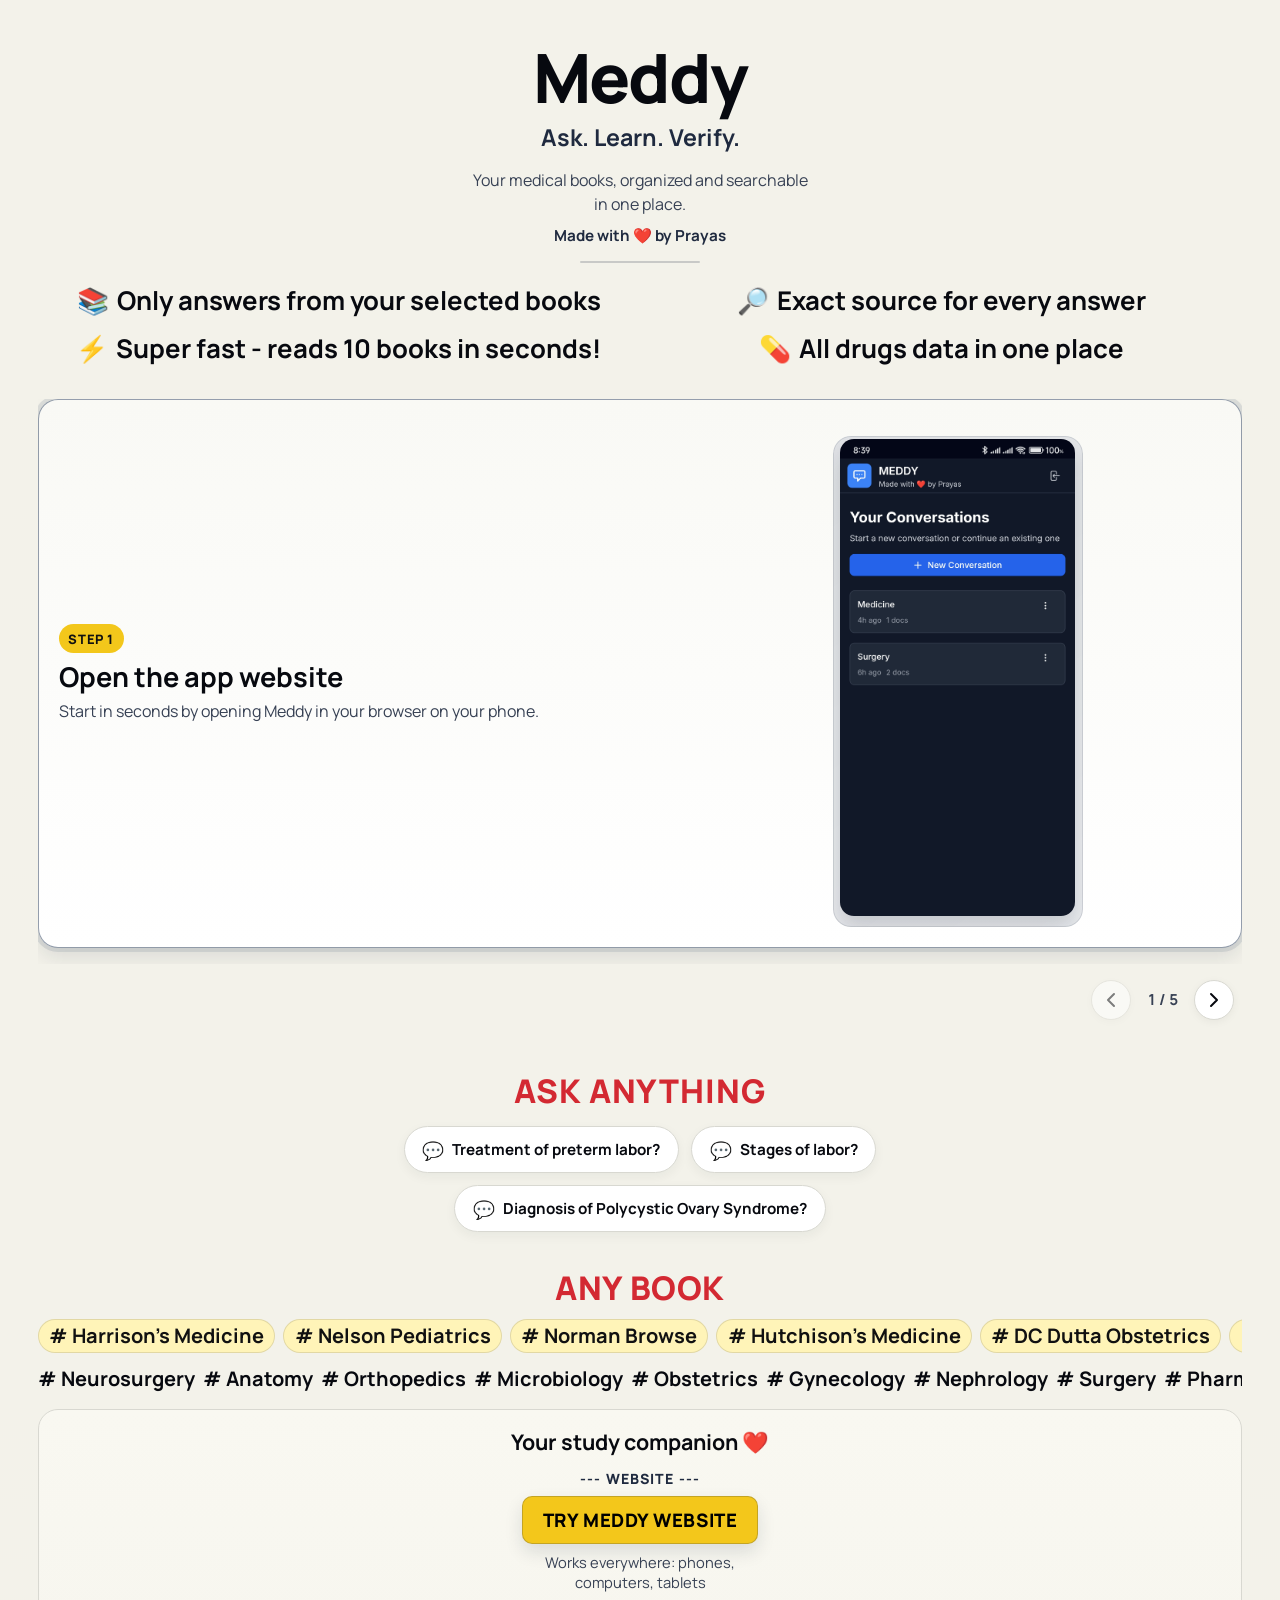
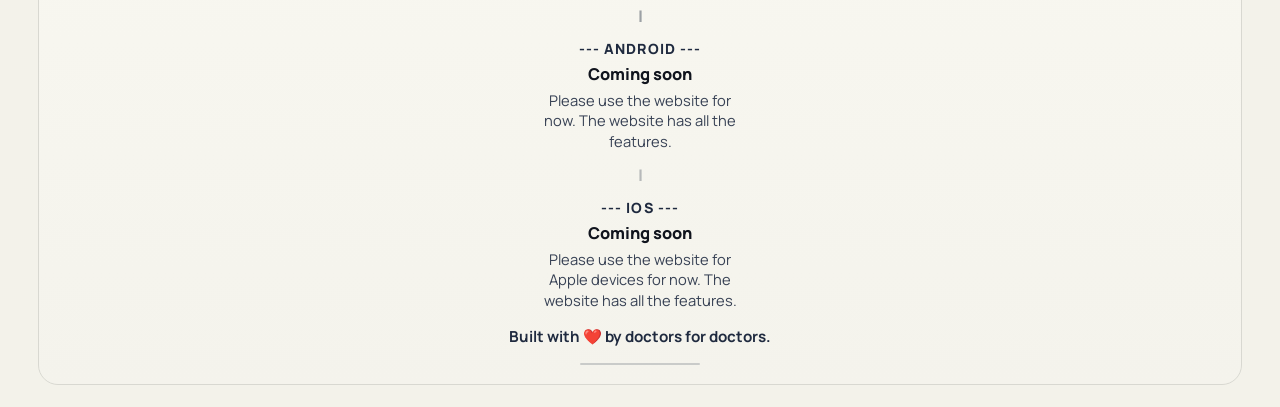
==== Meddy_web/index.html @ 10d06b31 "better" ====
<!DOCTYPE html>
<html lang="en">

<head>
  <meta charset="UTF-8" />
  <meta name="viewport" content="width=device-width, initial-scale=1.0, viewport-fit=cover" />
  <title>Meddy | Ask. Learn. Verify.</title>
  <meta name="description"
    content="Meddy helps you organize medical books, ask questions, and verify answers with citations." />
  <link rel="preconnect" href="https://fonts.googleapis.com" />
  <link rel="preconnect" href="https://fonts.gstatic.com" crossorigin />
  <link href="https://fonts.googleapis.com/css2?family=Bebas+Neue&family=Manrope:wght@400;600;700;800&display=swap"
    rel="stylesheet" />
  <link rel="stylesheet" href="./styles.css?v=20260326-1" />
</head>

<body>
  <div class="bg-orb bg-orb-one" aria-hidden="true"></div>
  <div class="bg-orb bg-orb-two" aria-hidden="true"></div>

  <header class="hero reveal" id="top">
    <div class="brand-wrap">
      <h1>Meddy</h1>
    </div>
    <p class="tagline">Ask. Learn. Verify.</p>
    <p class="hero-copy">Your medical books, organized and searchable in one place.</p>
    <p class="creator-tag">Made with ❤️ by Prayas</p>
    <section class="hero-features reveal" aria-label="Meddy app features">
      <div class="hero-features-grid">
        <article class="feature-card">
          <div class="feature-head">
            <h2><span class="feature-emoji" aria-hidden="true">📚</span>Only answers from your selected books</h2>
          </div>
        </article>
        <article class="feature-card">
          <div class="feature-head">
            <h2><span class="feature-emoji" aria-hidden="true">🔎</span>Exact source for every answer</h2>
          </div>
        </article>
        <article class="feature-card">
          <div class="feature-head">
            <h2><span class="feature-emoji" aria-hidden="true">⚡</span>Super fast - reads 10 books in seconds!</h2>
          </div>
        </article>
        <article class="feature-card">
          <div class="feature-head">
            <h2><span class="feature-emoji" aria-hidden="true">💊</span>All drugs data in one place</h2>
          </div>
        </article>
      </div>
    </section>
  </header>

  <main id="workflow" aria-label="Meddy workflow steps">
    <div class="slider-container reveal">
      <div class="steps-slider" id="steps-slider">
        <section class="step-card step-focus step-crop-50 step-active" data-step="1">
          <div class="step-meta">
            <span class="step-chip">Step 1</span>
            <h2>Open the app website</h2>
            <p>Start in seconds by opening Meddy in your browser on your phone.</p>
          </div>
          <figure class="phone-frame">
            <img class="shot" src="./assets/step1.jpg"
              alt="Meddy app screenshot: Step 1, opening the app website on mobile." loading="lazy" decoding="async"
              width="1220" height="2712" />
          </figure>
        </section>

        <section class="step-card step-focus step-crop-50" data-step="2">
          <div class="step-meta">
            <span class="step-chip">Step 2</span>
            <h2>Create a chat</h2>
            <p>Organize your study into chat categories like Medicine, Surgery, and Pathology.</p>
          </div>
          <figure class="phone-frame">
            <img class="shot" src="./assets/step2.jpg" alt="Meddy app screenshot: Step 2, creating a subject-wise chat."
              loading="lazy" decoding="async" width="1220" height="2712" />
          </figure>
        </section>

        <section class="step-card step-crop-80" data-step="3">
          <div class="step-meta">
            <span class="step-chip">Step 3</span>
            <h2>Add books</h2>
            <p>Add books from the in-app library. Need a title not listed? You can request it.</p>
          </div>
          <figure class="phone-frame">
            <img class="shot" src="./assets/add-a-book-real.jpg"
              alt="Meddy app screenshot: Step 3, adding books from the app library." loading="lazy" decoding="async"
              width="1220" height="2712" />
          </figure>
        </section>

        <section class="step-card" data-step="4">
          <div class="step-meta">
            <span class="step-chip">Step 4</span>
            <h2>Ask questions</h2>
            <p>
              Ask anything from your books. Meddy reads large volumes of content and gives focused,
              useful answers.
            </p>
          </div>
          <figure class="phone-frame">
            <img class="shot" src="./assets/step4.jpg" alt="Meddy app screenshot: Step 4, asking book-based questions."
              loading="lazy" decoding="async" width="1220" height="2712" />
          </figure>
        </section>

        <section class="step-card" data-step="5">
          <div class="step-meta">
            <span class="step-chip">Step 5</span>
            <h2>Accurate Verified Answers 🥳</h2>
            <p>
              Answers are citation-first, with page and paragraph references so you can verify
              quickly.
            </p>
          </div>
          <figure class="phone-frame">
            <img class="shot" src="./assets/step5.jpg"
              alt="Meddy app screenshot: Step 5, verifying answers with citations." loading="lazy" decoding="async"
              width="1220" height="2712" />
          </figure>
        </section>
      </div>
      <div class="slider-nav">
        <button id="prev-step" class="nav-btn" aria-label="Previous step">
          <svg viewBox="0 0 24 24" width="24" height="24" stroke="currentColor" stroke-width="2" stroke-linecap="round"
            stroke-linejoin="round" fill="none">
            <path d="M15 18l-6-6 6-6" />
          </svg>
        </button>
        <div class="slider-indicator" id="slider-indicator">1 / 5</div>
        <button id="next-step" class="nav-btn" aria-label="Next step">
          <svg viewBox="0 0 24 24" width="24" height="24" stroke="currentColor" stroke-width="2" stroke-linecap="round"
            stroke-linejoin="round" fill="none">
            <path d="M9 18l6-6-6-6" />
          </svg>
        </button>
      </div>
    </div>

    <section class="examples-section reveal">
      <h3 class="examples-title">ASK ANYTHING</h3>
      <div class="chat-bubbles-container" id="examples-container">
        <!-- populated randomly by JS -->
      </div>
    </section>

    <section class="library-marquee reveal" aria-label="Books and subjects available in Meddy">
      <div class="marquee-hero" aria-hidden="true">
        <span>ANY BOOK</span>
      </div>
      <div class="marquee-row" data-marquee="books">
        <div class="marquee-track">
          <div class="marquee-run">
            <span class="marquee-chip"># Davidson's Medicine</span>
            <span class="marquee-chip"># Bailey and Love Surgery</span>
            <span class="marquee-chip"># Robbins Pathology</span>
            <span class="marquee-chip"># DC Dutta Obstetrics</span>
            <span class="marquee-chip"># DC Dutta Gynecology</span>
            <span class="marquee-chip"># USMLE First Aid</span>
            <span class="marquee-chip"># Williams Obstetrics</span>
            <span class="marquee-chip"># Nelson Pediatrics</span>
            <span class="marquee-chip"># Apley's Orthopedics</span>
            <span class="marquee-chip"># Lange Microbiology</span>
            <span class="marquee-chip"># BD Chaurasia Anatomy</span>
            <span class="marquee-chip"># Guyton and Hall</span>
            <span class="marquee-chip"># Harrison's Medicine</span>
            <span class="marquee-chip"># Hutchison's Medicine</span>
            <span class="marquee-chip"># Macleods</span>
            <span class="marquee-chip"># Norman Browse</span>
            <span class="marquee-chip"># Brenner and Rector Nephrology</span>
            <span class="marquee-chip"># Greenberg's Neurosurgery</span>
          </div>
        </div>
      </div>
      <div class="marquee-row marquee-row-alt" data-marquee="subjects">
        <div class="marquee-track">
          <div class="marquee-run">
            <span class="marquee-chip"># Surgery</span>
            <span class="marquee-chip"># Medicine</span>
            <span class="marquee-chip"># Gynecology</span>
            <span class="marquee-chip"># Obstetrics</span>
            <span class="marquee-chip"># Anatomy</span>
            <span class="marquee-chip"># Pediatrics</span>
            <span class="marquee-chip"># USMLE</span>
            <span class="marquee-chip"># Nephrology</span>
            <span class="marquee-chip"># Pharmacology</span>
            <span class="marquee-chip"># Microbiology</span>
            <span class="marquee-chip"># Neurosurgery</span>
            <span class="marquee-chip"># Orthopedics</span>
          </div>
        </div>
      </div>
    </section>
  </main>

  <footer class="cta reveal">
    <p class="cta-title">Your study companion ❤️</p>
    <div class="cta-actions">
      <section class="cta-section">
        <p class="cta-label">--- Website ---</p>
        <a class="cta-btn" href="https://betterdocs-ten.vercel.app/" target="_blank" rel="noopener noreferrer">
          <span>Try meddy website</span>
        </a>
        <p class="cta-note">Works everywhere: phones, computers, tablets</p>
      </section>

      <div class="cta-divider" aria-hidden="true">|</div>

      <section class="cta-section cta-section-text">
        <p class="cta-label">--- Android ---</p>
        <p class="cta-coming-soon">Coming soon</p>
        <p class="cta-note">Please use the website for now. The website has all the features.</p>
      </section>

      <div class="cta-divider cta-divider-soft" aria-hidden="true">|</div>

      <section class="cta-section cta-section-text">
        <p class="cta-label">--- IOS ---</p>
        <p class="cta-coming-soon">Coming soon</p>
        <p class="cta-note">Please use the website for Apple devices for now. The website has all the features.</p>
      </section>
    </div>
    <p class="creator-tag creator-tag-footer">Built with ❤️ by doctors for doctors.</p>
  </footer>

  <script src="./script.js?v=20260305-9"></script>
</body>

</html>
---- Meddy_web/styles.css ----
:root {
  --bg: #f3f2ea;
  --surface: #f9f9f5;
  --surface-2: #ffffff;
  --text: #07090f;
  --muted: #374154;
  --line: #d8d8d1;
  --brand-cyan: #53d2d8;
  --brand-deep: #1f2a3f;
  --brand-yellow: #f3c71b;
  --brand-pink: #fb748f;
  --shadow: 0 14px 30px rgba(8, 65, 80, 0.14);
  --radius-lg: 20px;
  --radius-md: 14px;
}

* {
  box-sizing: border-box;
}

html {
  scroll-behavior: smooth;
}

body {
  margin: 0;
  padding: calc(1rem + env(safe-area-inset-top)) 1rem calc(1.4rem + env(safe-area-inset-bottom));
  font-family: "Manrope", "Segoe UI", sans-serif;
  color: var(--text);
  background: var(--bg);
  min-height: 100vh;
  overflow-x: hidden;
}

.bg-orb {
  display: none;
}

.bg-orb-one {
  width: 8rem;
  height: 8rem;
  top: 12%;
  right: -2.5rem;
  background: rgba(14, 162, 195, 0.16);
}

.bg-orb-two {
  width: 9.5rem;
  height: 9.5rem;
  bottom: 10%;
  left: -3.2rem;
  background: rgba(11, 132, 163, 0.14);
}

.hero {
  text-align: center;
  padding: 1.8rem 0.4rem 1.6rem;
  border: 0;
  border-radius: 0;
  background: transparent;
  box-shadow: none;
}

.brand-wrap {
  display: inline-flex;
  align-items: center;
  gap: 0.62rem;
}

.logo {
  width: 3rem;
  height: auto;
}

h1 {
  margin: 0;
  font-family: "Manrope", "Segoe UI", sans-serif;
  font-size: clamp(2.45rem, 12vw, 4.25rem);
  line-height: 0.96;
  letter-spacing: -0.03em;
  font-weight: 800;
}

.tagline {
  margin: 0.7rem 0 0;
  font-weight: 700;
  font-size: clamp(1.1rem, 5vw, 1.45rem);
  color: var(--brand-deep);
}

.hero-copy {
  margin: 0.92rem auto 0;
  max-width: 34ch;
  color: var(--muted);
  line-height: 1.5;
  font-size: 1rem;
}

.creator-tag {
  margin: 0.56rem 0 0;
  color: var(--brand-deep);
  font-weight: 700;
  font-size: 0.95rem;
}

.creator-tag::after {
  content: "";
  display: block;
  width: min(120px, 34%);
  height: 2px;
  margin: 0.95rem auto 0;
  background: rgba(31, 42, 63, 0.2);
  border-radius: 999px;
}

.hero-features {
  margin: 1.45rem auto 0;
  text-align: center;
  border: 0;
  border-radius: 0;
  padding: 0;
  background: transparent;
  box-shadow: none;
}

.hero-features,
.hero-features * {
  text-align: center;
}

.hero-features-grid {
  display: grid;
  gap: 0.72rem;
  row-gap: 1.14rem;
}

.feature-card {
  border: 0;
  border-radius: 0;
  padding: 0;
  background: transparent;
  box-shadow: none;
  transition: none;
}

.feature-card h2 {
  margin: 0;
  font-size: clamp(1.18rem, 5.3vw, 1.61rem);
  line-height: 1.16;
  text-align: center;
  display: inline;
}

.feature-emoji {
  display: inline-block;
  margin-right: 0.32em;
  line-height: 1;
}

.feature-head {
  display: block;
}

.feature-sub {
  margin: 0.46rem 0 0;
  font-size: 0.88rem;
  color: var(--muted);
  font-weight: 700;
}

.feature-card:hover,
.feature-card:focus-within {
  transform: none;
  border-color: transparent;
  box-shadow: none;
}

main {
  margin-top: 0.6rem;
  display: grid;
  gap: 1rem;
}

.step-card {
  border: 1px solid var(--line);
  border-radius: var(--radius-lg);
  background: linear-gradient(180deg, var(--surface), var(--surface-2));
  padding: 0.95rem;
  box-shadow: 0 6px 14px rgba(20, 31, 48, 0.06);
  transition:
    transform 280ms ease,
    border-color 300ms ease,
    box-shadow 320ms ease;
  scroll-snap-align: center;
  flex: 0 0 100%;
  max-width: 100%;
  box-sizing: border-box;
}

.step-card.step-active {
  border-color: rgba(64, 83, 110, 0.56);
  box-shadow:
    0 10px 20px rgba(20, 31, 48, 0.1),
    0 0 0 4px rgba(55, 78, 106, 0.12);
}

.step-focus {
  padding: 1.15rem;
}

.slider-container {
  display: flex;
  flex-direction: column;
  gap: 0.5rem;
  max-width: 100%;
  min-width: 0; /* Fixes grid blowout */
}

.slider-nav {
  display: flex;
  align-items: center;
  justify-content: flex-end;
  gap: 1rem;
  padding: 0 0.5rem;
  margin-top: 0.5rem;
}

.slider-indicator {
  font-size: 0.95rem;
  font-weight: 700;
  color: var(--muted);
  font-variant-numeric: tabular-nums;
}

.nav-btn {
  display: inline-flex;
  align-items: center;
  justify-content: center;
  width: 2.5rem;
  height: 2.5rem;
  border-radius: 50%;
  border: 1px solid var(--line);
  background: var(--surface-2);
  color: var(--text);
  cursor: pointer;
  transition: all 200ms ease;
  box-shadow: 0 2px 8px rgba(0,0,0,0.05);
}

.nav-btn:hover:not(:disabled) {
  background: var(--brand-cyan);
  color: white;
  border-color: var(--brand-cyan);
  transform: translateY(-2px);
}

.nav-btn:disabled {
  opacity: 0.5;
  cursor: not-allowed;
}

.steps-slider {
  display: flex;
  overflow-x: auto;
  scroll-snap-type: x mandatory;
  scroll-behavior: smooth;
  scrollbar-width: none;
  gap: 1.5rem;
  padding-bottom: 1rem;
  width: 100%;
  max-width: 100%;
}

.steps-slider::-webkit-scrollbar {
  display: none;
}

.examples-section {
  text-align: center;
  margin: 1.5rem 0 0.5rem;
  padding: 1rem;
}

.examples-title {
  font-size: clamp(1.34rem, 8.5vw, 2.04rem);
  font-weight: 900;
  color: #d32932;
  margin-top: 0;
  margin-bottom: 1.25rem;
  letter-spacing: 0.03em;
  text-transform: uppercase;
  line-height: 0.92;
}

.chat-bubbles-container {
  display: flex;
  flex-wrap: wrap;
  justify-content: center;
  gap: 0.75rem;
  min-height: 100px;
  max-width: 600px;
  margin: 0 auto;
}

.example-bubble {
  background: var(--surface-2);
  color: var(--text);
  border: 1px solid var(--line);
  padding: 0.65rem 1.1rem;
  border-radius: 999px;
  font-size: 0.95rem;
  font-weight: 700;
  box-shadow: 0 4px 12px rgba(20, 31, 48, 0.05);
  opacity: 0;
  transition: opacity 800ms ease;
  will-change: opacity;
  display: inline-flex;
  align-items: center;
}

.example-bubble::before {
  content: '💬';
  margin-right: 0.5rem;
  font-size: 1.1rem;
}

.example-bubble.show {
  opacity: 1;
}

.example-bubble.hide {
  opacity: 0;
}

.step-focus .step-meta h2 {
  font-size: clamp(1.34rem, 6.2vw, 1.66rem);
}

.step-focus .step-meta p {
  font-size: 1rem;
}

.step-focus .phone-frame {
  margin-top: 1rem;
  padding: 0.45rem;
}

.step-meta h2 {
  margin: 0.5rem 0 0.35rem;
  font-size: clamp(1.12rem, 5.2vw, 1.4rem);
  line-height: 1.2;
}

.step-meta p {
  margin: 0;
  color: var(--muted);
  line-height: 1.45;
  font-size: 0.94rem;
}

.step-chip {
  font-size: 0.81rem;
  font-weight: 800;
  letter-spacing: 0.04em;
  text-transform: uppercase;
  border-radius: 999px;
  color: #111111;
  background: var(--brand-yellow);
  display: inline-block;
  padding: 0.34rem 0.62rem;
}

.phone-frame {
  margin: 0.86rem auto 0;
  border-radius: calc(var(--radius-md) + 4px);
  padding: 0.35rem;
  background:
    linear-gradient(145deg, rgba(27, 36, 53, 0.1), rgba(41, 56, 79, 0.06)),
    #f7f8fa;
  box-shadow: inset 0 0 0 1px rgba(31, 42, 63, 0.12);
  width: 75%;
  max-width: 250px;
  aspect-ratio: 1220 / 2400; /* preserves the vertical phone ratio while scaling reasonably */
  overflow: hidden;
}

.shot {
  width: 100%;
  height: 100%;
  display: block;
  border-radius: var(--radius-md);
  box-shadow: 0 12px 20px rgba(15, 23, 36, 0.16);
  transform: translateY(var(--parallax, 0px));
  transition: transform 260ms linear;
  object-fit: cover;
  object-position: top center;
}

.library-marquee {
  border: 0;
  border-radius: 0;
  padding: 0;
  background: transparent;
  box-shadow: none;
  display: grid;
  gap: 0.58rem;
}

.marquee-hero {
  text-align: center;
  text-transform: uppercase;
  color: #d32932;
  font-weight: 900;
  letter-spacing: 0.03em;
  line-height: 0.92;
  margin: 0.02rem 0 0.3rem;
}

.marquee-hero span {
  display: block;
  font-size: clamp(1.34rem, 8.5vw, 2.04rem);
}

.marquee-hero span + span {
  margin-top: 0.14rem;
}

.marquee-row {
  overflow: hidden;
  white-space: nowrap;
  border-radius: 0;
  border: 0;
  background: transparent;
  box-shadow: none;
  min-height: 0;
}

.marquee-row[data-marquee="books"] {
  --marquee-speed: 90s;
}

.marquee-track {
  display: flex;
  align-items: center;
  min-width: max-content;
  animation: marqueeScroll var(--marquee-speed, 54s) linear infinite;
  will-change: transform;
}

.marquee-run {
  display: inline-flex;
  align-items: center;
  gap: 0.5rem;
  padding: 0.14rem 0;
}

.marquee-chip {
  display: inline-flex;
  align-items: center;
  min-height: 0;
  padding: 0;
  border-radius: 0;
  border: 0;
  background: transparent;
  font-size: clamp(1.05rem, 4.2vw, 1.34rem);
  font-weight: 700;
  letter-spacing: 0;
  line-height: 1.2;
}

.marquee-row[data-marquee="books"] .marquee-chip {
  padding: 0.24rem 0.64rem;
  border-radius: 999px;
  border: 1px solid rgba(17, 17, 17, 0.12);
  background: #fff4b8;
  color: #111111;
}

.cta {
  margin-top: 1rem;
  border: 1px solid var(--line);
  border-radius: var(--radius-lg);
  padding: 1.18rem 0.95rem 1.2rem;
  background: linear-gradient(180deg, #f9f8f1, #f4f3ec);
  text-align: center;
}

.cta-title {
  margin: 0;
  font-weight: 700;
  font-size: clamp(1.08rem, 4.5vw, 1.34rem);
  line-height: 1.2;
}

.cta-actions {
  margin-top: 0.92rem;
  display: grid;
  gap: 0.9rem;
  justify-items: center;
}

.cta-section {
  display: grid;
  justify-items: center;
  gap: 0.48rem;
  width: 100%;
}

.cta-section-text {
  gap: 0.3rem;
}

.cta-label {
  margin: 0;
  color: var(--brand-deep);
  font-weight: 800;
  letter-spacing: 0.08em;
  text-transform: uppercase;
  font-size: 0.88rem;
}

.cta-note {
  margin: 0;
  color: var(--muted);
  font-size: 0.92rem;
  line-height: 1.4;
  max-width: 24ch;
}

.cta-coming-soon {
  margin: 0;
  font-weight: 800;
  color: #10141d;
  font-size: 1.02rem;
}

.cta-divider {
  color: rgba(31, 42, 63, 0.42);
  font-weight: 800;
  font-size: 1rem;
  line-height: 1;
}

.cta-divider-soft {
  opacity: 0.7;
}

.cta-btn {
  margin: 0;
  width: fit-content;
  max-width: 100%;
  text-decoration: none;
  display: inline-block;
  padding: 0;
  border: 1px solid rgba(31, 42, 63, 0.22);
  border-radius: 10px;
  background: var(--brand-yellow);
  box-shadow: 0 8px 18px rgba(20, 31, 48, 0.12);
  animation: none;
  transition: all 200ms ease;
}

.cta-btn span {
  min-height: 46px;
  display: flex;
  align-items: center;
  justify-content: center;
  background: transparent;
  color: #000000;
  font-family: "Manrope", "Segoe UI", sans-serif;
  font-size: clamp(1.02rem, 4.8vw, 1.16rem);
  font-weight: 800;
  letter-spacing: 0.03em;
  line-height: 1.1;
  padding: 0.7rem 1.25rem;
  font-style: normal;
  text-transform: uppercase;
}

.cta-btn:hover,
.cta-btn:focus-visible {
  transform: translateY(-2px);
  background: #f1db55;
  box-shadow: 0 11px 20px rgba(20, 31, 48, 0.16);
}

.creator-tag-footer {
  margin-top: 1rem;
}

.reveal {
  opacity: 0;
  transform: translateY(16px);
  filter: blur(6px);
  transition:
    opacity 540ms ease,
    transform 540ms ease,
    filter 540ms ease;
}

.reveal.is-visible {
  opacity: 1;
  transform: translateY(0);
  filter: blur(0);
}

@keyframes gradientShift {
  0% {
    background-position: 0% 50%;
  }
  100% {
    background-position: 250% 50%;
  }
}

@keyframes marqueeScroll {
  0% {
    transform: translateX(0);
  }
  100% {
    transform: translateX(-50%);
  }
}

@media (min-width: 768px) {
  body {
    padding-inline: clamp(1.2rem, 3vw, 2.4rem);
  }

  main {
    gap: 1.05rem;
  }

  .step-card {
    display: grid;
    grid-template-columns: minmax(0, 1.08fr) minmax(0, 0.92fr);
    align-items: center;
    gap: 1rem;
    padding: 1.05rem;
    flex: 0 0 100%;
  }

  .step-focus {
    padding: 1.2rem;
  }

  .step-focus .step-meta h2 {
    font-size: clamp(1.3rem, 2.4vw, 1.7rem);
  }

  .phone-frame {
    margin-top: 0;
  }

  .hero-features {
    padding: 0;
  }

  .hero-features-grid {
    grid-template-columns: repeat(2, minmax(0, 1fr));
    column-gap: 0.92rem;
    row-gap: 1.14rem;
  }

  .library-marquee {
    padding: 0;
  }

  .marquee-chip {
    font-size: clamp(1.06rem, 1.7vw, 1.25rem);
  }

  .cta-btn {
    width: fit-content;
    max-width: 100%;
  }

  .cta-actions {
    gap: 0.95rem;
  }
}

@media (prefers-reduced-motion: reduce) {
  html {
    scroll-behavior: auto;
  }

  * {
    animation-duration: 1ms !important;
    animation-iteration-count: 1 !important;
    transition-duration: 1ms !important;
  }

  .reveal {
    opacity: 1;
    transform: none;
    filter: none;
  }

  .shot {
    transform: none !important;
  }

  .marquee-row {
    white-space: nowrap;
    overflow: hidden;
  }

  .marquee-track {
    animation: none !important;
    display: flex;
    min-width: max-content;
    transform: none !important;
  }

  .marquee-run {
    display: inline-flex;
    padding: 0.4rem;
  }
}
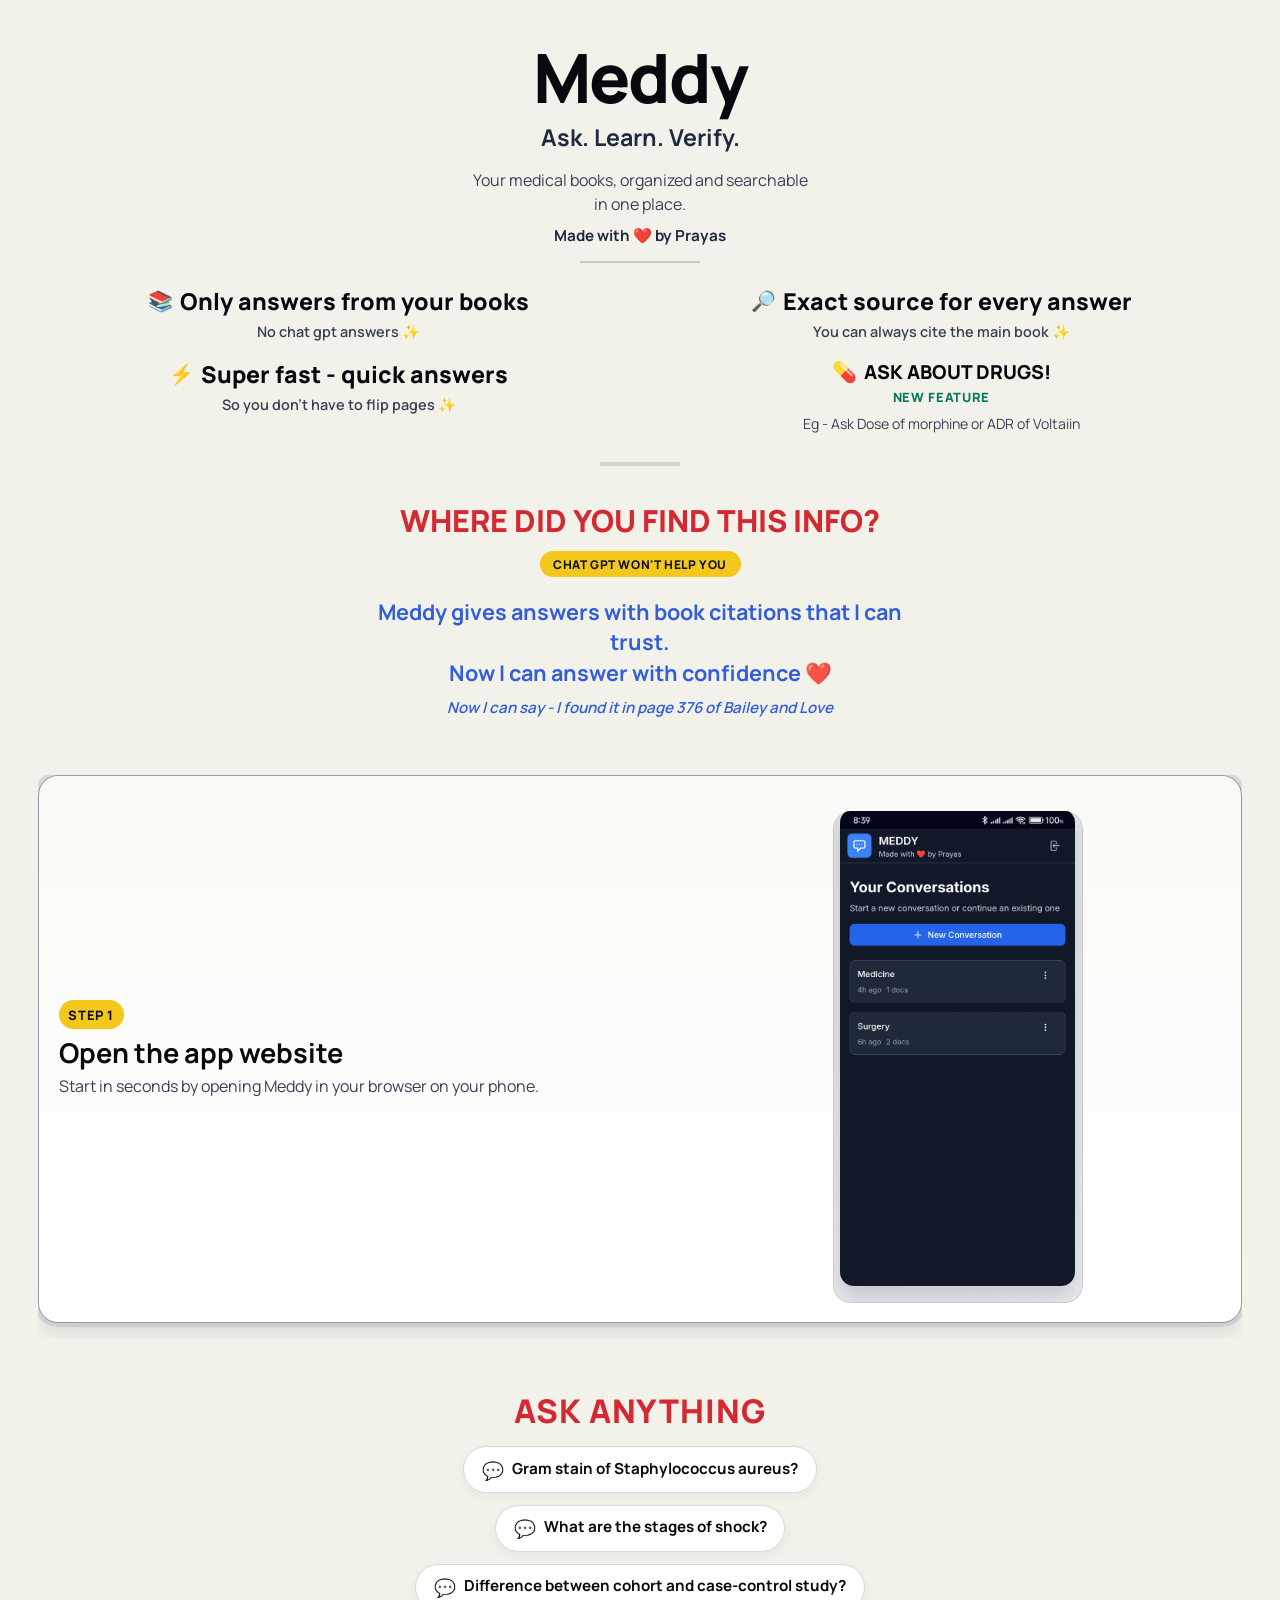
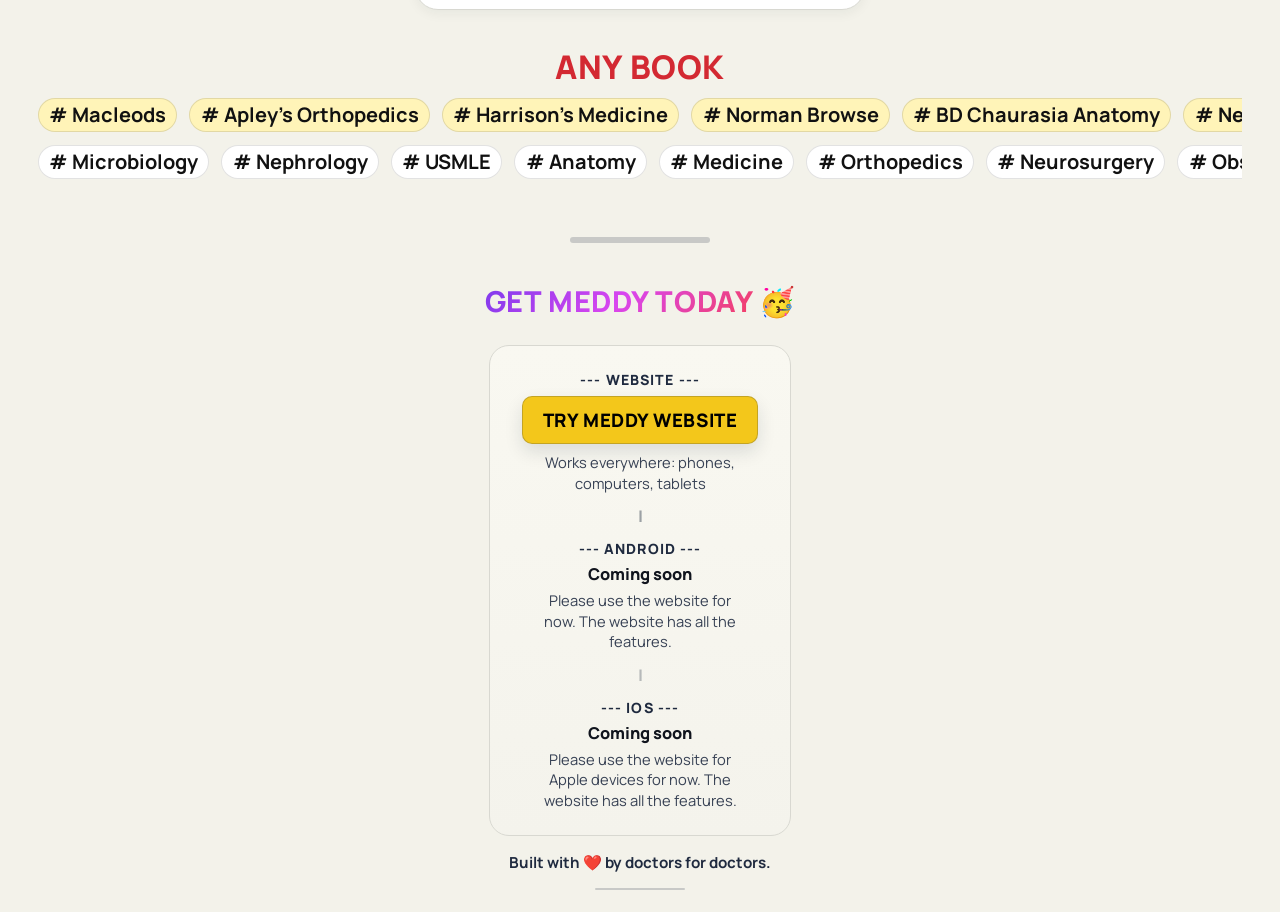
==== commit 1eb10fc0: "final" ====
--- a/Meddy_web/index.html
+++ b/Meddy_web/index.html
@@ -29,29 +29,48 @@
       <div class="hero-features-grid">
         <article class="feature-card">
           <div class="feature-head">
-            <h2><span class="feature-emoji" aria-hidden="true">📚</span>Only answers from your selected books</h2>
+            <h2><span class="feature-emoji" aria-hidden="true">📚</span>Only answers from your books</h2>
+            <p class="feature-subtext">No chat gpt answers ✨</p>
           </div>
         </article>
         <article class="feature-card">
           <div class="feature-head">
             <h2><span class="feature-emoji" aria-hidden="true">🔎</span>Exact source for every answer</h2>
+            <p class="feature-subtext">You can always cite the main book ✨</p>
           </div>
         </article>
         <article class="feature-card">
           <div class="feature-head">
-            <h2><span class="feature-emoji" aria-hidden="true">⚡</span>Super fast - reads 10 books in seconds!</h2>
-          </div>
-        </article>
-        <article class="feature-card">
-          <div class="feature-head">
-            <h2><span class="feature-emoji" aria-hidden="true">💊</span>All drugs data in one place</h2>
+            <h2><span class="feature-emoji" aria-hidden="true">⚡</span>Super fast - quick answers</h2>
+            <p class="feature-subtext">So you don't have to flip pages ✨</p>
+          </div>
+        </article>
+        <article class="feature-card feature-card-drugs">
+          <div class="feature-head">
+            <h2><span class="feature-emoji" aria-hidden="true">💊</span>ASK ABOUT DRUGS!</h2>
+            <span class="new-feature-tag-minimal">New Feature</span>
+            <div class="drugs-example-list">
+              <p>Eg - Ask Dose of morphine or ADR of Voltaiin</p>
+            </div>
           </div>
         </article>
       </div>
     </section>
   </header>
 
+  <div class="mini-divider reveal"></div>
+
   <main id="workflow" aria-label="Meddy workflow steps">
+    <div class="confidence-quote reveal">
+      <p class="quote-question">Where did you find this info?</p>
+      <div class="warning-pill">Chat gpt won't help you</div>
+      <blockquote class="trust-quote">
+        <span class="quote-main">Meddy gives answers with book citations that I can trust.<br>Now I can answer with
+          confidence ❤️</span>
+        <span class="quote-sub">Now I can say - I found it in page 376 of Bailey and Love</span>
+      </blockquote>
+    </div>
+
     <div class="slider-container reveal">
       <div class="steps-slider" id="steps-slider">
         <section class="step-card step-focus step-crop-50 step-active" data-step="1">
@@ -123,21 +142,7 @@
           </figure>
         </section>
       </div>
-      <div class="slider-nav">
-        <button id="prev-step" class="nav-btn" aria-label="Previous step">
-          <svg viewBox="0 0 24 24" width="24" height="24" stroke="currentColor" stroke-width="2" stroke-linecap="round"
-            stroke-linejoin="round" fill="none">
-            <path d="M15 18l-6-6 6-6" />
-          </svg>
-        </button>
-        <div class="slider-indicator" id="slider-indicator">1 / 5</div>
-        <button id="next-step" class="nav-btn" aria-label="Next step">
-          <svg viewBox="0 0 24 24" width="24" height="24" stroke="currentColor" stroke-width="2" stroke-linecap="round"
-            stroke-linejoin="round" fill="none">
-            <path d="M9 18l6-6-6-6" />
-          </svg>
-        </button>
-      </div>
+    </div>
     </div>
 
     <section class="examples-section reveal">
@@ -196,33 +201,41 @@
     </section>
   </main>
 
-  <footer class="cta reveal">
-    <p class="cta-title">Your study companion ❤️</p>
-    <div class="cta-actions">
-      <section class="cta-section">
-        <p class="cta-label">--- Website ---</p>
-        <a class="cta-btn" href="https://betterdocs-ten.vercel.app/" target="_blank" rel="noopener noreferrer">
-          <span>Try meddy website</span>
-        </a>
-        <p class="cta-note">Works everywhere: phones, computers, tablets</p>
-      </section>
-
-      <div class="cta-divider" aria-hidden="true">|</div>
-
-      <section class="cta-section cta-section-text">
-        <p class="cta-label">--- Android ---</p>
-        <p class="cta-coming-soon">Coming soon</p>
-        <p class="cta-note">Please use the website for now. The website has all the features.</p>
-      </section>
-
-      <div class="cta-divider cta-divider-soft" aria-hidden="true">|</div>
-
-      <section class="cta-section cta-section-text">
-        <p class="cta-label">--- IOS ---</p>
-        <p class="cta-coming-soon">Coming soon</p>
-        <p class="cta-note">Please use the website for Apple devices for now. The website has all the features.</p>
-      </section>
-    </div>
+  <div class="section-divider reveal"></div>
+
+  <footer class="cta-wrapper reveal">
+    <p class="cta-title">
+      <span class="main-conclusion">GET MEDDY TODAY</span> 🥳
+    </p>
+
+    <div class="cta-box">
+      <div class="cta-actions">
+        <section class="cta-section">
+          <p class="cta-label">--- Website ---</p>
+          <a class="cta-btn" href="https://betterdocs-ten.vercel.app/" target="_blank" rel="noopener noreferrer">
+            <span>Try meddy website</span>
+          </a>
+          <p class="cta-note">Works everywhere: phones, computers, tablets</p>
+        </section>
+
+        <div class="cta-divider" aria-hidden="true">|</div>
+
+        <section class="cta-section cta-section-text">
+          <p class="cta-label">--- Android ---</p>
+          <p class="cta-coming-soon">Coming soon</p>
+          <p class="cta-note">Please use the website for now. The website has all the features.</p>
+        </section>
+
+        <div class="cta-divider cta-divider-soft" aria-hidden="true">|</div>
+
+        <section class="cta-section cta-section-text">
+          <p class="cta-label">--- IOS ---</p>
+          <p class="cta-coming-soon">Coming soon</p>
+          <p class="cta-note">Please use the website for Apple devices for now. The website has all the features.</p>
+        </section>
+      </div>
+    </div>
+
     <p class="creator-tag creator-tag-footer">Built with ❤️ by doctors for doctors.</p>
   </footer>
 
--- a/Meddy_web/styles.css
+++ b/Meddy_web/styles.css
@@ -143,22 +143,36 @@
   transition: none;
 }
 
-.feature-card h2 {
-  margin: 0;
-  font-size: clamp(1.18rem, 5.3vw, 1.61rem);
-  line-height: 1.16;
-  text-align: center;
-  display: inline;
+.feature-head {
+  display: flex;
+  flex-direction: column;
+  align-items: center;
+  text-align: center;
+}
+
+.feature-head h2 {
+  font-size: clamp(1.15rem, 5vw, 1.45rem);
+  font-weight: 800;
+  color: var(--text);
+  line-height: 1.3;
+  margin: 0;
+  display: flex;
+  justify-content: center;
+  align-items: center;
+}
+
+.feature-subtext {
+  font-size: 0.9rem;
+  color: var(--muted);
+  margin: 0.35rem 0 0 0;
+  font-weight: 600;
+  text-align: center;
 }
 
 .feature-emoji {
   display: inline-block;
-  margin-right: 0.32em;
-  line-height: 1;
-}
-
-.feature-head {
-  display: block;
+  margin-right: 0.45rem;
+  font-size: 1.25rem;
 }
 
 .feature-sub {
@@ -216,49 +230,6 @@
   min-width: 0; /* Fixes grid blowout */
 }
 
-.slider-nav {
-  display: flex;
-  align-items: center;
-  justify-content: flex-end;
-  gap: 1rem;
-  padding: 0 0.5rem;
-  margin-top: 0.5rem;
-}
-
-.slider-indicator {
-  font-size: 0.95rem;
-  font-weight: 700;
-  color: var(--muted);
-  font-variant-numeric: tabular-nums;
-}
-
-.nav-btn {
-  display: inline-flex;
-  align-items: center;
-  justify-content: center;
-  width: 2.5rem;
-  height: 2.5rem;
-  border-radius: 50%;
-  border: 1px solid var(--line);
-  background: var(--surface-2);
-  color: var(--text);
-  cursor: pointer;
-  transition: all 200ms ease;
-  box-shadow: 0 2px 8px rgba(0,0,0,0.05);
-}
-
-.nav-btn:hover:not(:disabled) {
-  background: var(--brand-cyan);
-  color: white;
-  border-color: var(--brand-cyan);
-  transform: translateY(-2px);
-}
-
-.nav-btn:disabled {
-  opacity: 0.5;
-  cursor: not-allowed;
-}
-
 .steps-slider {
   display: flex;
   overflow-x: auto;
@@ -294,10 +265,10 @@
 
 .chat-bubbles-container {
   display: flex;
-  flex-wrap: wrap;
-  justify-content: center;
+  flex-direction: column;
+  align-items: center;
   gap: 0.75rem;
-  min-height: 100px;
+  min-height: 140px; /* enough space for 3 vertical rows */
   max-width: 600px;
   margin: 0 auto;
 }
@@ -315,13 +286,16 @@
   transition: opacity 800ms ease;
   will-change: opacity;
   display: inline-flex;
-  align-items: center;
+  align-items: flex-start;
+  text-align: left;
+  max-width: 100%;
 }
 
 .example-bubble::before {
   content: '💬';
   margin-right: 0.5rem;
   font-size: 1.1rem;
+  flex-shrink: 0;
 }
 
 .example-bubble.show {
@@ -338,6 +312,94 @@
 
 .step-focus .step-meta p {
   font-size: 1rem;
+}
+
+.feature-card-drugs {
+  text-align: center;
+}
+
+.feature-card-drugs .feature-head h2 {
+  font-size: clamp(1.02rem, 4.4vw, 1.2rem);
+}
+
+.new-feature-tag-minimal {
+  color: #047857; /* Dark Emerald */
+  font-size: 0.8rem;
+  font-weight: 800;
+  text-transform: uppercase;
+  margin-top: 0.15rem;
+  letter-spacing: 0.05em;
+}
+
+.drugs-example-list {
+  margin-top: 0.5rem;
+  font-size: 0.88rem;
+  color: var(--muted);
+  line-height: 1.4;
+  text-align: center;
+}
+
+.drugs-example-list p {
+  margin: 0;
+}
+
+.mini-divider {
+  width: 80px;
+  height: 4px;
+  background: rgba(31, 42, 63, 0.15);
+  margin: 0.2rem auto 0;
+  border-radius: 999px;
+}
+
+.confidence-quote {
+  text-align: center;
+  max-width: 600px;
+  margin: 1.5rem auto 2.5rem;
+  padding: 0 1.5rem;
+}
+
+.quote-question {
+  margin: 0 0 0.15rem 0;
+  font-size: clamp(1.45rem, 6vw, 1.9rem);
+  font-weight: 900;
+  color: #d32932;
+  text-transform: uppercase;
+}
+
+.warning-pill {
+  display: inline-block;
+  background: var(--brand-yellow);
+  color: #111111;
+  font-size: 0.75rem;
+  font-weight: 800;
+  text-transform: uppercase;
+  padding: 0.28rem 0.85rem;
+  border-radius: 999px;
+  margin-top: 0.5rem;
+  margin-bottom: 1.25rem;
+  letter-spacing: 0.05em;
+}
+
+.confidence-quote blockquote {
+  margin: 0;
+  display: flex;
+  flex-direction: column;
+  gap: 0.6rem;
+  color: #1d4ed8;
+  opacity: 0.9;
+}
+
+.quote-main {
+  font-size: clamp(1.15rem, 5vw, 1.35rem);
+  font-style: normal;
+  font-weight: 700;
+  line-height: 1.4;
+}
+
+.quote-sub {
+  font-size: 0.95rem;
+  font-style: italic;
+  font-weight: 600;
 }
 
 .step-focus .phone-frame {
@@ -436,21 +498,25 @@
 }
 
 .marquee-row[data-marquee="books"] {
-  --marquee-speed: 90s;
+  --marquee-speed: 120s;
+}
+
+.marquee-row[data-marquee="subjects"] {
+  --marquee-speed: 60s;
 }
 
 .marquee-track {
   display: flex;
   align-items: center;
   min-width: max-content;
-  animation: marqueeScroll var(--marquee-speed, 54s) linear infinite;
+  animation: marqueeScroll var(--marquee-speed, 60s) linear infinite;
   will-change: transform;
 }
 
 .marquee-run {
   display: inline-flex;
   align-items: center;
-  gap: 0.5rem;
+  gap: 0.75rem; /* slightly increased spacing between pills */
   padding: 0.14rem 0;
 }
 
@@ -458,44 +524,67 @@
   display: inline-flex;
   align-items: center;
   min-height: 0;
-  padding: 0;
-  border-radius: 0;
-  border: 0;
-  background: transparent;
+  border-radius: 999px;
+  border: 1px solid rgba(17, 17, 17, 0.12);
+  background: #ffffff;
+  color: #111111;
   font-size: clamp(1.05rem, 4.2vw, 1.34rem);
   font-weight: 700;
   letter-spacing: 0;
   line-height: 1.2;
+  padding: 0.24rem 0.64rem;
 }
 
 .marquee-row[data-marquee="books"] .marquee-chip {
-  padding: 0.24rem 0.64rem;
+  background: #fff4b8;
+}
+
+.cta-wrapper {
+  margin-top: 2rem;
+  text-align: center;
+  display: flex;
+  flex-direction: column;
+  align-items: center;
+}
+
+.section-divider {
+  width: 140px;
+  height: 6px;
+  background: rgba(31, 42, 63, 0.2);
+  margin: 3.5rem auto 2.5rem;
   border-radius: 999px;
-  border: 1px solid rgba(17, 17, 17, 0.12);
-  background: #fff4b8;
-  color: #111111;
-}
-
-.cta {
-  margin-top: 1rem;
+}
+
+.cta-box {
   border: 1px solid var(--line);
   border-radius: var(--radius-lg);
-  padding: 1.18rem 0.95rem 1.2rem;
+  padding: 1.5rem 2rem;
   background: linear-gradient(180deg, #f9f8f1, #f4f3ec);
   text-align: center;
+  width: max-content;
+  max-width: 100%;
+  box-sizing: border-box;
 }
 
 .cta-title {
-  margin: 0;
-  font-weight: 700;
-  font-size: clamp(1.08rem, 4.5vw, 1.34rem);
-  line-height: 1.2;
+  margin: 0 0 1.5rem;
+  font-weight: 900;
+  font-size: clamp(1.4rem, 6vw, 1.8rem);
+  line-height: 1.3;
+}
+
+.main-conclusion {
+  background: linear-gradient(135deg, #7c3aed, #d946ef, #f43f5e);
+  -webkit-background-clip: text;
+  -webkit-text-fill-color: transparent;
+  background-clip: text;
+  text-transform: uppercase;
+  letter-spacing: 0.02em;
 }
 
 .cta-actions {
-  margin-top: 0.92rem;
   display: grid;
-  gap: 0.9rem;
+  gap: 1.2rem;
   justify-items: center;
 }
 
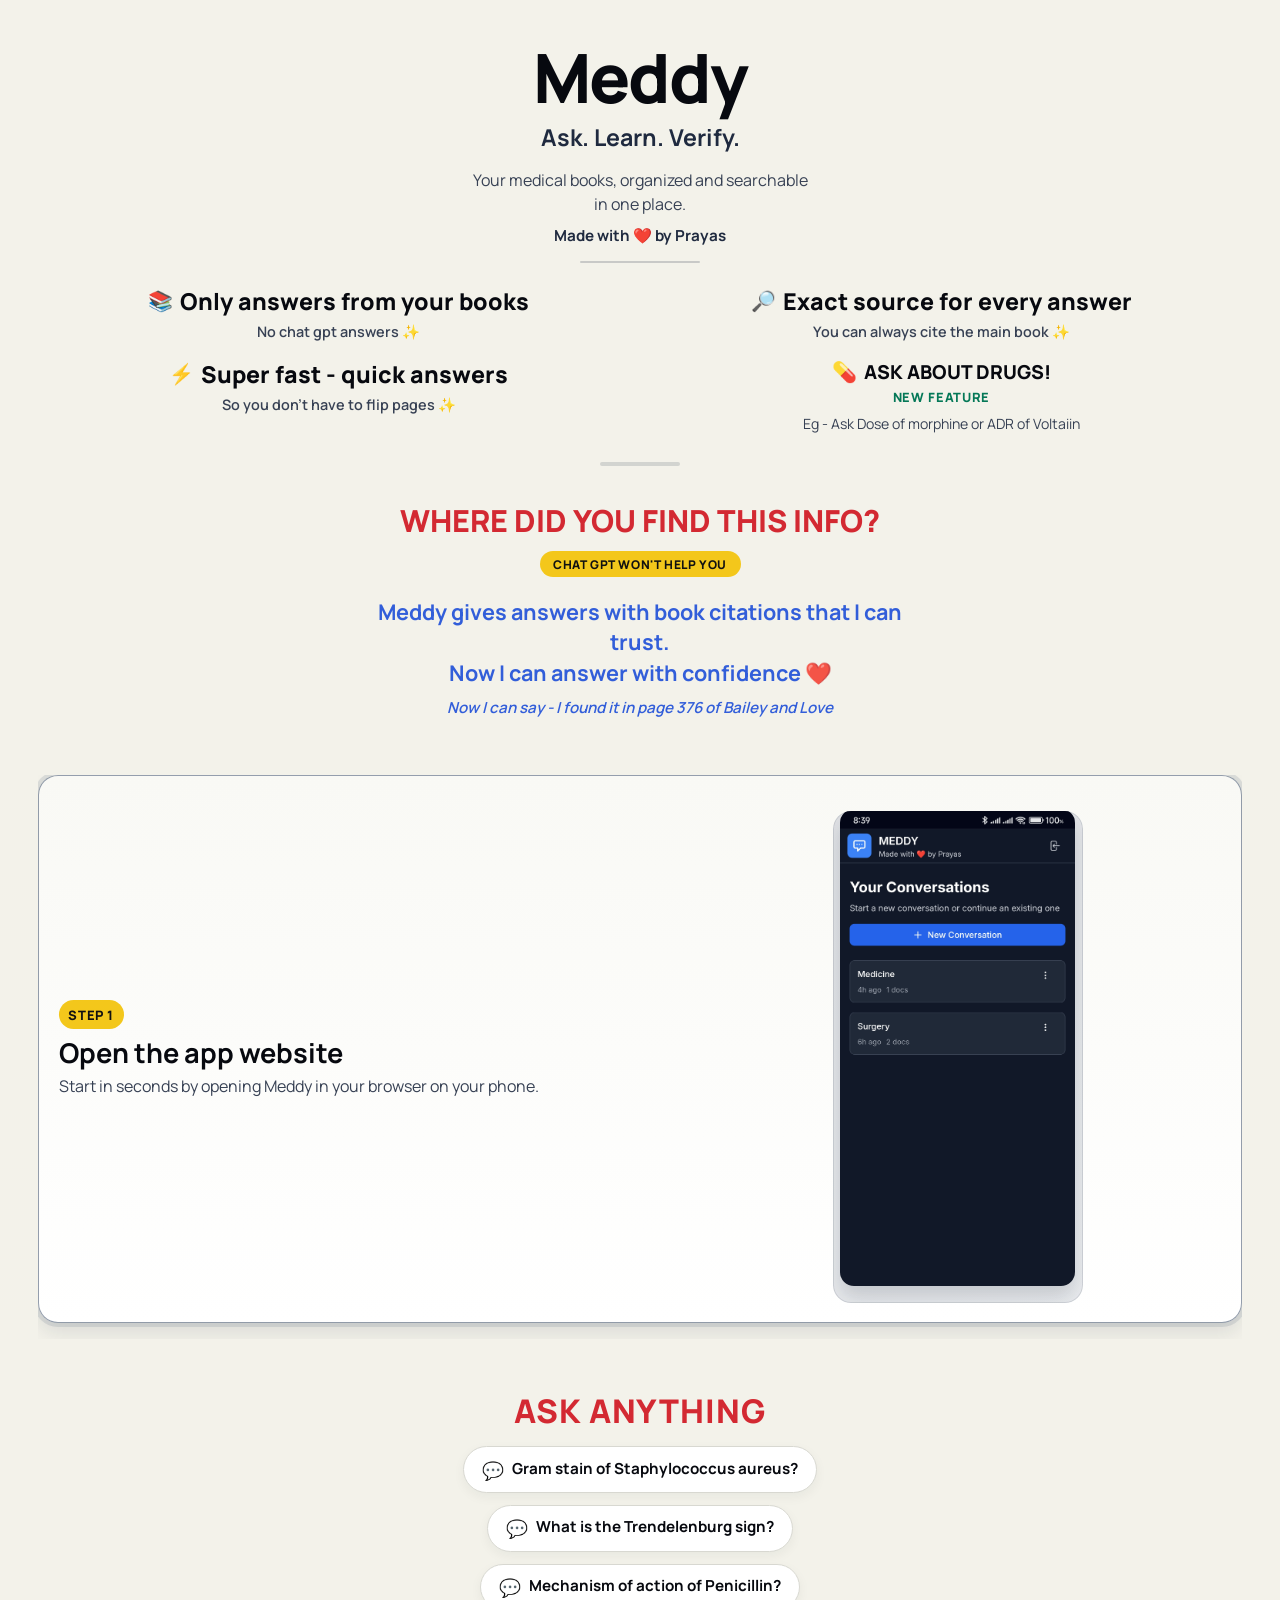
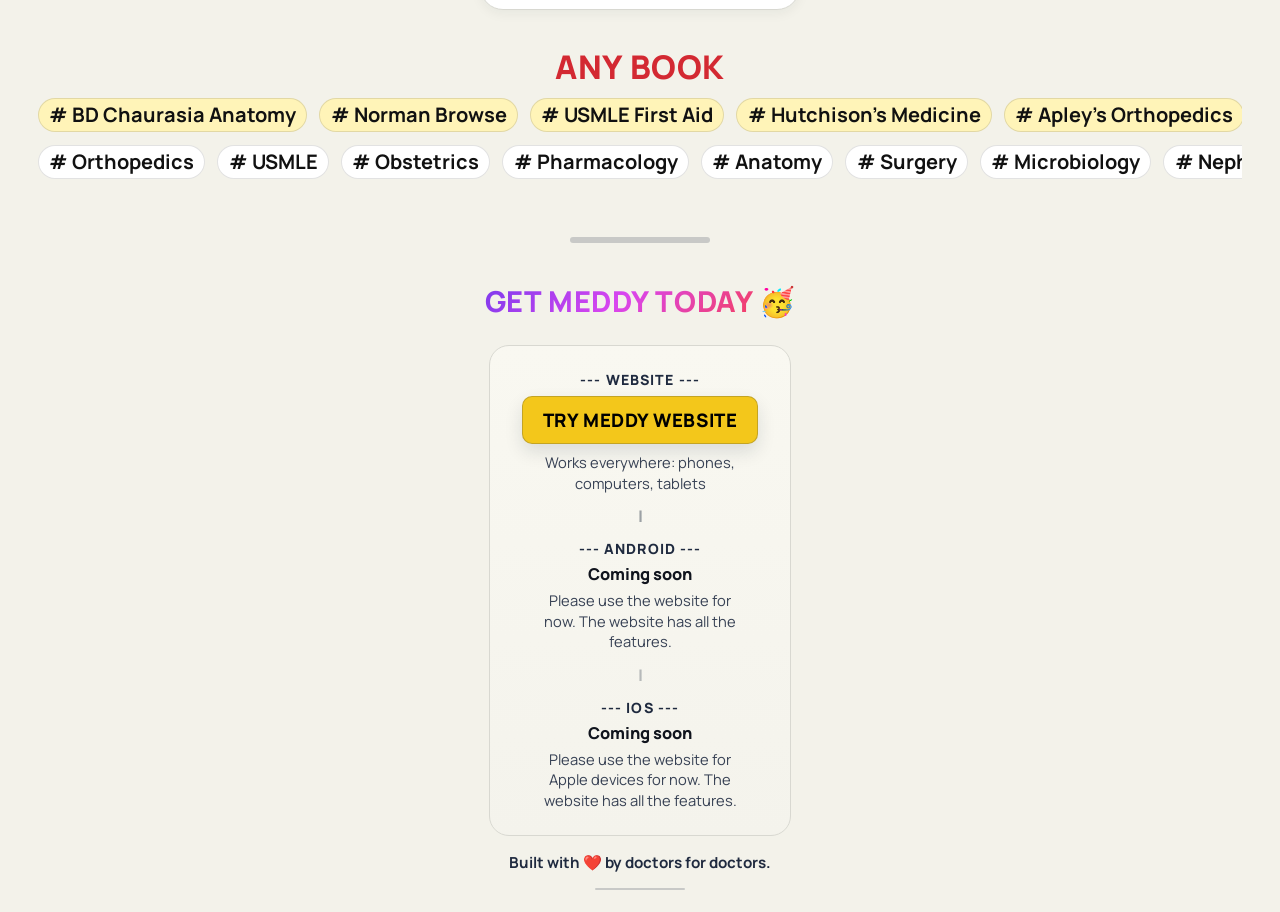
==== commit 12555b6b: "fine 3" ====
--- a/Meddy_web/index.html
+++ b/Meddy_web/index.html
@@ -129,7 +129,7 @@
         <section class="step-card" data-step="5">
           <div class="step-meta">
             <span class="step-chip">Step 5</span>
-            <h2>Accurate Verified Answers 🥳</h2>
+            <h2>Get Accurate Verified Answers 🥳</h2>
             <p>
               Answers are citation-first, with page and paragraph references so you can verify
               quickly.
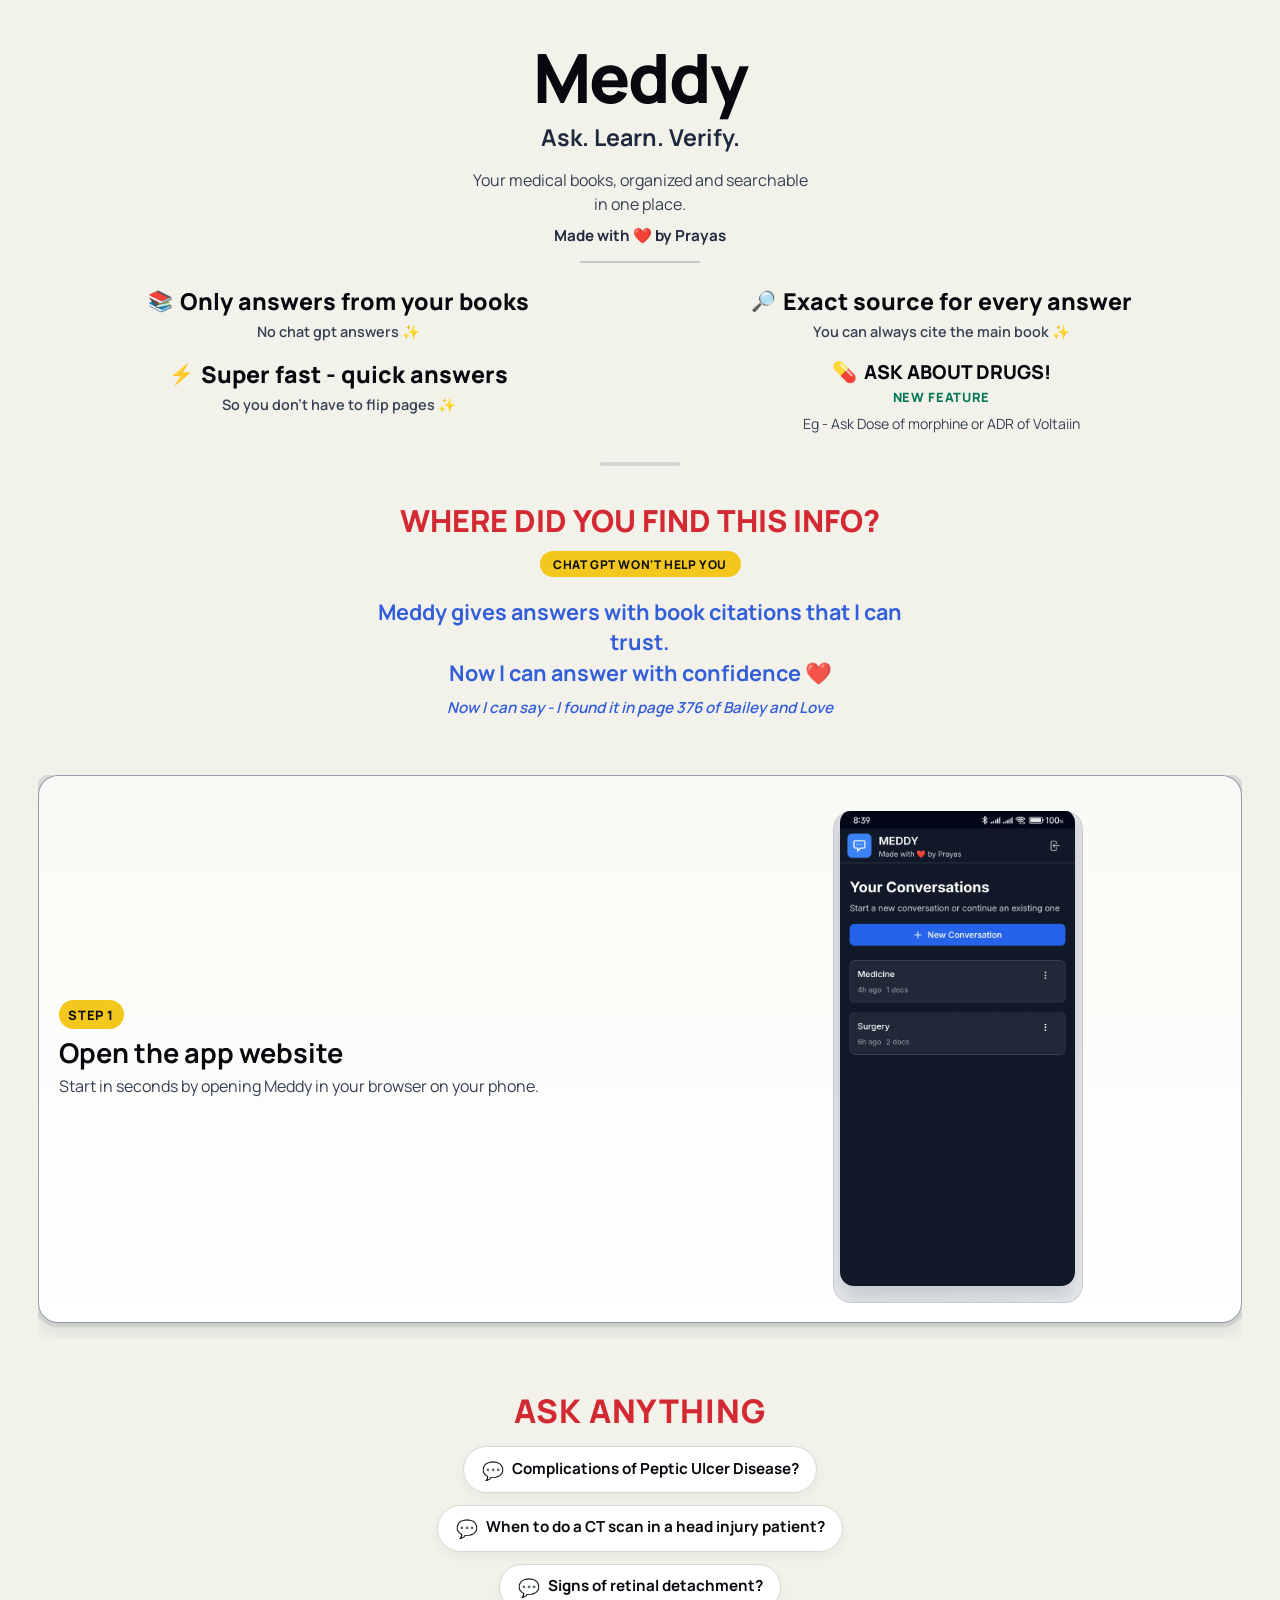
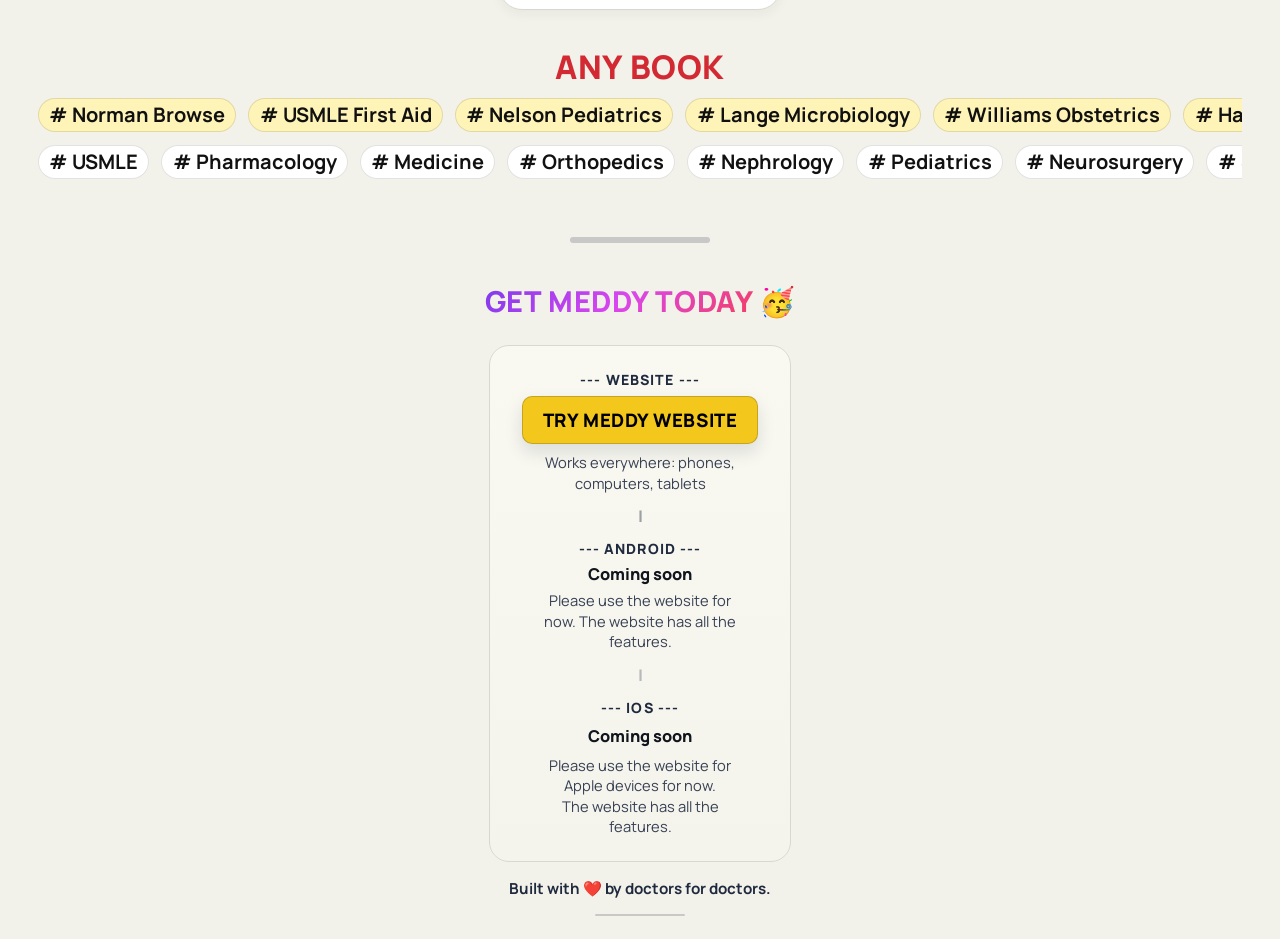
==== commit 5a7bcaa4: "final 34" ====
--- a/Meddy_web/index.html
+++ b/Meddy_web/index.html
@@ -228,10 +228,10 @@
 
         <div class="cta-divider cta-divider-soft" aria-hidden="true">|</div>
 
-        <section class="cta-section cta-section-text">
-          <p class="cta-label">--- IOS ---</p>
+        <section class="cta-section">
+          <p class="cta-label">--- iOS ---</p>
           <p class="cta-coming-soon">Coming soon</p>
-          <p class="cta-note">Please use the website for Apple devices for now. The website has all the features.</p>
+          <p class="cta-note">Please use the website for Apple devices for now.<br>The website has all the features.</p>
         </section>
       </div>
     </div>
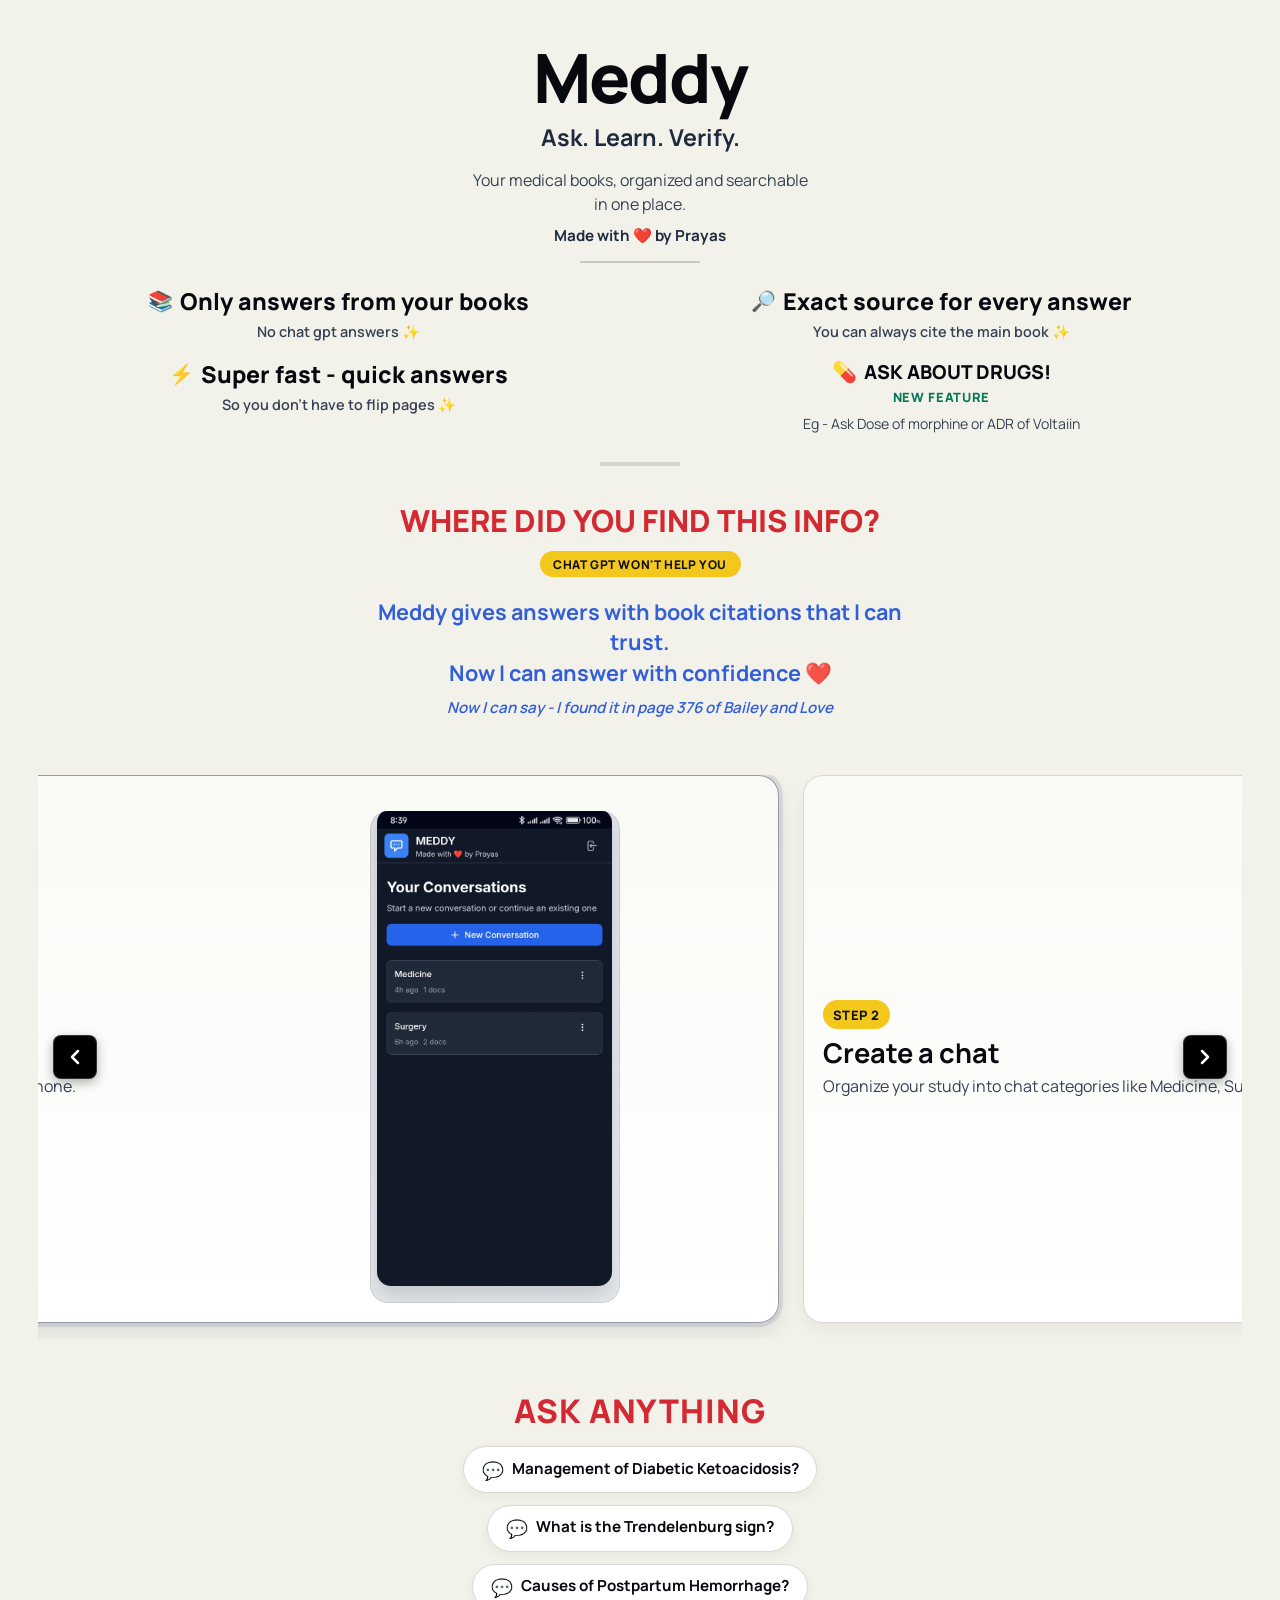
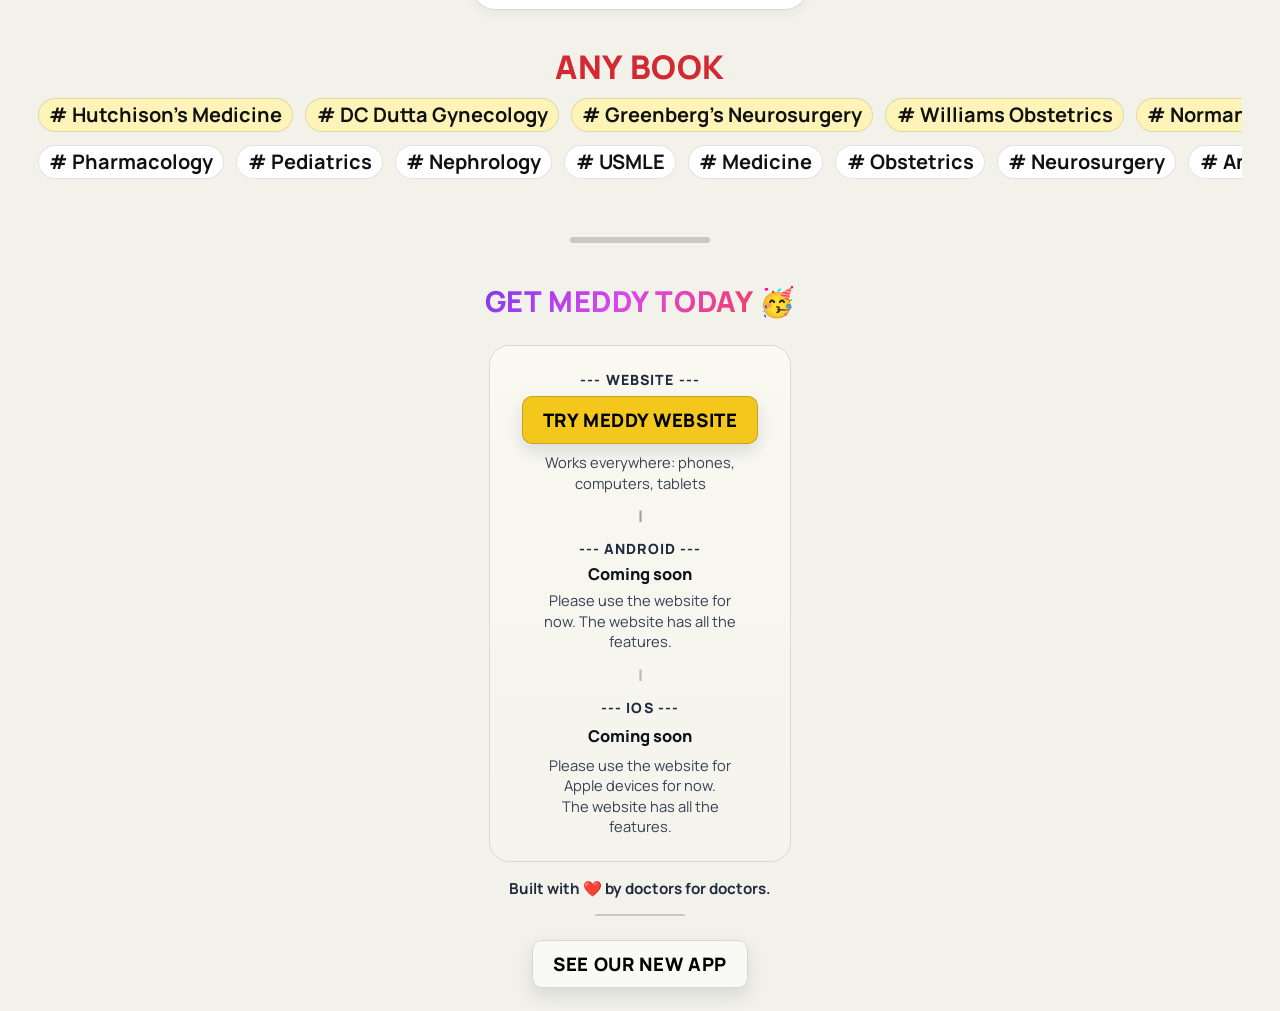
==== commit 483e1084: "better 3" ====
--- a/Meddy_web/index.html
+++ b/Meddy_web/index.html
@@ -72,75 +72,85 @@
     </div>
 
     <div class="slider-container reveal">
-      <div class="steps-slider" id="steps-slider">
-        <section class="step-card step-focus step-crop-50 step-active" data-step="1">
-          <div class="step-meta">
-            <span class="step-chip">Step 1</span>
-            <h2>Open the app website</h2>
-            <p>Start in seconds by opening Meddy in your browser on your phone.</p>
-          </div>
-          <figure class="phone-frame">
-            <img class="shot" src="./assets/step1.jpg"
-              alt="Meddy app screenshot: Step 1, opening the app website on mobile." loading="lazy" decoding="async"
-              width="1220" height="2712" />
-          </figure>
-        </section>
-
-        <section class="step-card step-focus step-crop-50" data-step="2">
-          <div class="step-meta">
-            <span class="step-chip">Step 2</span>
-            <h2>Create a chat</h2>
-            <p>Organize your study into chat categories like Medicine, Surgery, and Pathology.</p>
-          </div>
-          <figure class="phone-frame">
-            <img class="shot" src="./assets/step2.jpg" alt="Meddy app screenshot: Step 2, creating a subject-wise chat."
-              loading="lazy" decoding="async" width="1220" height="2712" />
-          </figure>
-        </section>
-
-        <section class="step-card step-crop-80" data-step="3">
-          <div class="step-meta">
-            <span class="step-chip">Step 3</span>
-            <h2>Add books</h2>
-            <p>Add books from the in-app library. Need a title not listed? You can request it.</p>
-          </div>
-          <figure class="phone-frame">
-            <img class="shot" src="./assets/add-a-book-real.jpg"
-              alt="Meddy app screenshot: Step 3, adding books from the app library." loading="lazy" decoding="async"
-              width="1220" height="2712" />
-          </figure>
-        </section>
-
-        <section class="step-card" data-step="4">
-          <div class="step-meta">
-            <span class="step-chip">Step 4</span>
-            <h2>Ask questions</h2>
-            <p>
-              Ask anything from your books. Meddy reads large volumes of content and gives focused,
-              useful answers.
-            </p>
-          </div>
-          <figure class="phone-frame">
-            <img class="shot" src="./assets/step4.jpg" alt="Meddy app screenshot: Step 4, asking book-based questions."
-              loading="lazy" decoding="async" width="1220" height="2712" />
-          </figure>
-        </section>
-
-        <section class="step-card" data-step="5">
-          <div class="step-meta">
-            <span class="step-chip">Step 5</span>
-            <h2>Get Accurate Verified Answers 🥳</h2>
-            <p>
-              Answers are citation-first, with page and paragraph references so you can verify
-              quickly.
-            </p>
-          </div>
-          <figure class="phone-frame">
-            <img class="shot" src="./assets/step5.jpg"
-              alt="Meddy app screenshot: Step 5, verifying answers with citations." loading="lazy" decoding="async"
-              width="1220" height="2712" />
-          </figure>
-        </section>
+      <div class="slider-relative-wrapper">
+        <button class="slider-nav-btn prev" aria-label="Previous step">
+          <svg viewBox="0 0 24 24"><path d="M15 18l-6-6 6-6"/></svg>
+        </button>
+
+        <div class="steps-slider" id="steps-slider">
+          <section class="step-card step-focus step-crop-50 step-active" data-step="1">
+            <div class="step-meta">
+              <span class="step-chip">Step 1</span>
+              <h2>Open the app website</h2>
+              <p>Start in seconds by opening Meddy in your browser on your phone.</p>
+            </div>
+            <figure class="phone-frame">
+              <img class="shot" src="./assets/step1.jpg"
+                alt="Meddy app screenshot: Step 1, opening the app website on mobile." loading="lazy" decoding="async"
+                width="1220" height="2712" />
+            </figure>
+          </section>
+
+          <section class="step-card step-focus step-crop-50" data-step="2">
+            <div class="step-meta">
+              <span class="step-chip">Step 2</span>
+              <h2>Create a chat</h2>
+              <p>Organize your study into chat categories like Medicine, Surgery, and Pathology.</p>
+            </div>
+            <figure class="phone-frame">
+              <img class="shot" src="./assets/step2.jpg" alt="Meddy app screenshot: Step 2, creating a subject-wise chat."
+                loading="lazy" decoding="async" width="1220" height="2712" />
+            </figure>
+          </section>
+
+          <section class="step-card step-crop-80" data-step="3">
+            <div class="step-meta">
+              <span class="step-chip">Step 3</span>
+              <h2>Add books</h2>
+              <p>Add books from the in-app library. Need a title not listed? You can request it.</p>
+            </div>
+            <figure class="phone-frame">
+              <img class="shot" src="./assets/add-a-book-real.jpg"
+                alt="Meddy app screenshot: Step 3, adding books from the app library." loading="lazy" decoding="async"
+                width="1220" height="2712" />
+            </figure>
+          </section>
+
+          <section class="step-card" data-step="4">
+            <div class="step-meta">
+              <span class="step-chip">Step 4</span>
+              <h2>Ask questions</h2>
+              <p>
+                Ask anything from your books. Meddy reads large volumes of content and gives focused,
+                useful answers.
+              </p>
+            </div>
+            <figure class="phone-frame">
+              <img class="shot" src="./assets/step4.jpg" alt="Meddy app screenshot: Step 4, asking book-based questions."
+                loading="lazy" decoding="async" width="1220" height="2712" />
+            </figure>
+          </section>
+
+          <section class="step-card" data-step="5">
+            <div class="step-meta">
+              <span class="step-chip">Step 5</span>
+              <h2>Get Accurate Verified Answers 🥳</h2>
+              <p>
+                Answers are citation-first, with page and paragraph references so you can verify
+                quickly.
+              </p>
+            </div>
+            <figure class="phone-frame">
+              <img class="shot" src="./assets/step5.jpg"
+                alt="Meddy app screenshot: Step 5, verifying answers with citations." loading="lazy" decoding="async"
+                width="1220" height="2712" />
+            </figure>
+          </section>
+        </div>
+
+        <button class="slider-nav-btn next" aria-label="Next step">
+          <svg viewBox="0 0 24 24"><path d="M9 18l6-6-6-6"/></svg>
+        </button>
       </div>
     </div>
     </div>
@@ -237,6 +247,11 @@
     </div>
 
     <p class="creator-tag creator-tag-footer">Built with ❤️ by doctors for doctors.</p>
+    <div style="margin-top: 1.5rem; text-align: center;">
+      <a href="mednsnap.html" class="cta-btn secondary-btn" style="background: var(--surface); border: 1px solid var(--line);">
+        <span>See our new app</span>
+      </a>
+    </div>
   </footer>
 
   <script src="./script.js?v=20260305-9"></script>
--- a/Meddy_web/styles.css
+++ b/Meddy_web/styles.css
@@ -227,7 +227,12 @@
   flex-direction: column;
   gap: 0.5rem;
   max-width: 100%;
-  min-width: 0; /* Fixes grid blowout */
+  min-width: 0;
+}
+
+.slider-relative-wrapper {
+  position: relative;
+  width: 100%;
 }
 
 .steps-slider {
@@ -240,6 +245,56 @@
   padding-bottom: 1rem;
   width: 100%;
   max-width: 100%;
+}
+
+.slider-nav-btn {
+  position: absolute;
+  top: 50%;
+  transform: translateY(-50%);
+  width: 44px;
+  height: 44px;
+  background: #000;
+  color: #fff;
+  border: none;
+  display: flex;
+  align-items: center;
+  justify-content: center;
+  cursor: pointer;
+  z-index: 100;
+  transition: opacity 0.2s, background 0.2s, transform 0.2s;
+  padding: 0;
+  border: 1px solid rgba(255, 255, 255, 0.2);
+  box-shadow: 0 4px 12px rgba(0,0,0,0.3);
+  border-radius: 8px;
+}
+
+.slider-nav-btn:hover {
+  background: #222;
+}
+
+.slider-nav-btn.prev {
+  left: 15px;
+}
+
+.slider-nav-btn.next {
+  right: 15px;
+}
+
+.slider-nav-btn svg {
+  width: 24px;
+  height: 24px;
+  fill: none;
+  stroke: currentColor;
+  stroke-width: 2.5;
+  stroke-linecap: round;
+  stroke-linejoin: round;
+}
+
+@media (max-width: 480px) {
+  .slider-nav-btn {
+    width: 38px;
+    height: 38px;
+  }
 }
 
 .steps-slider::-webkit-scrollbar {
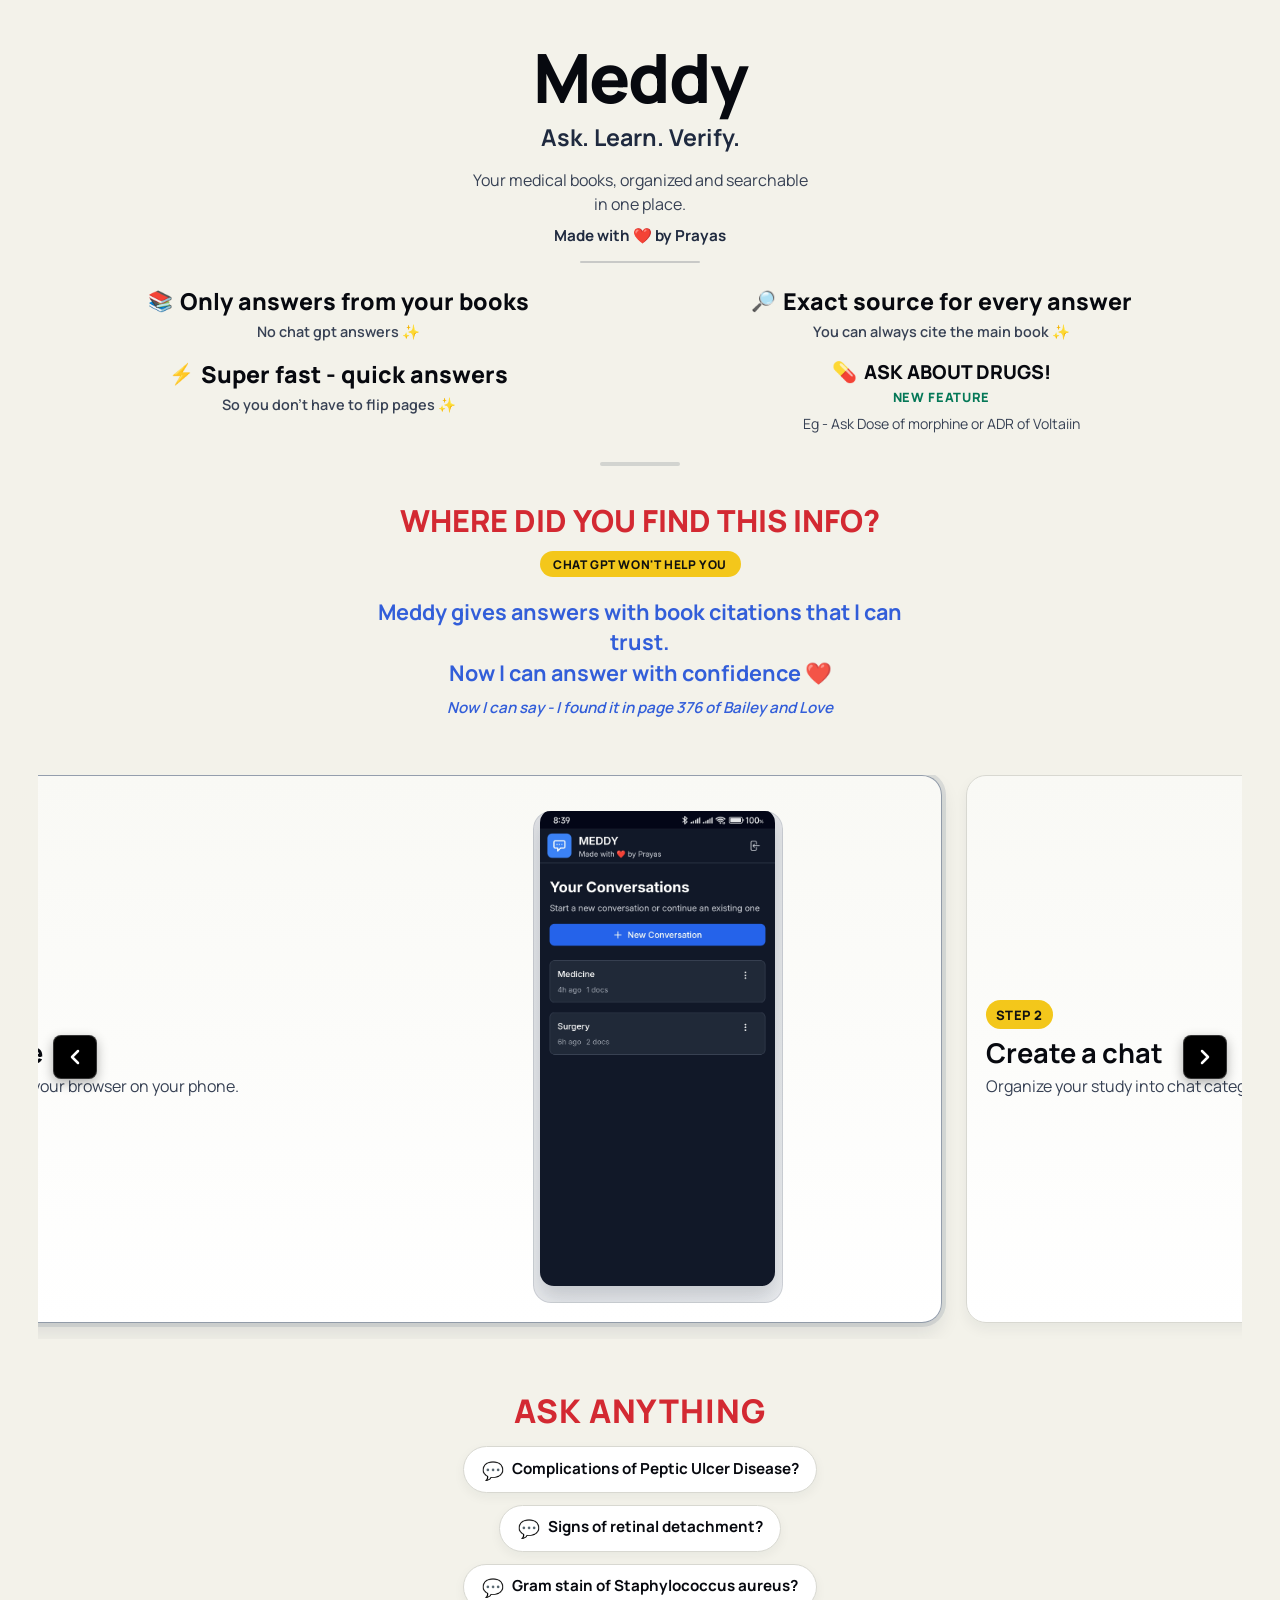
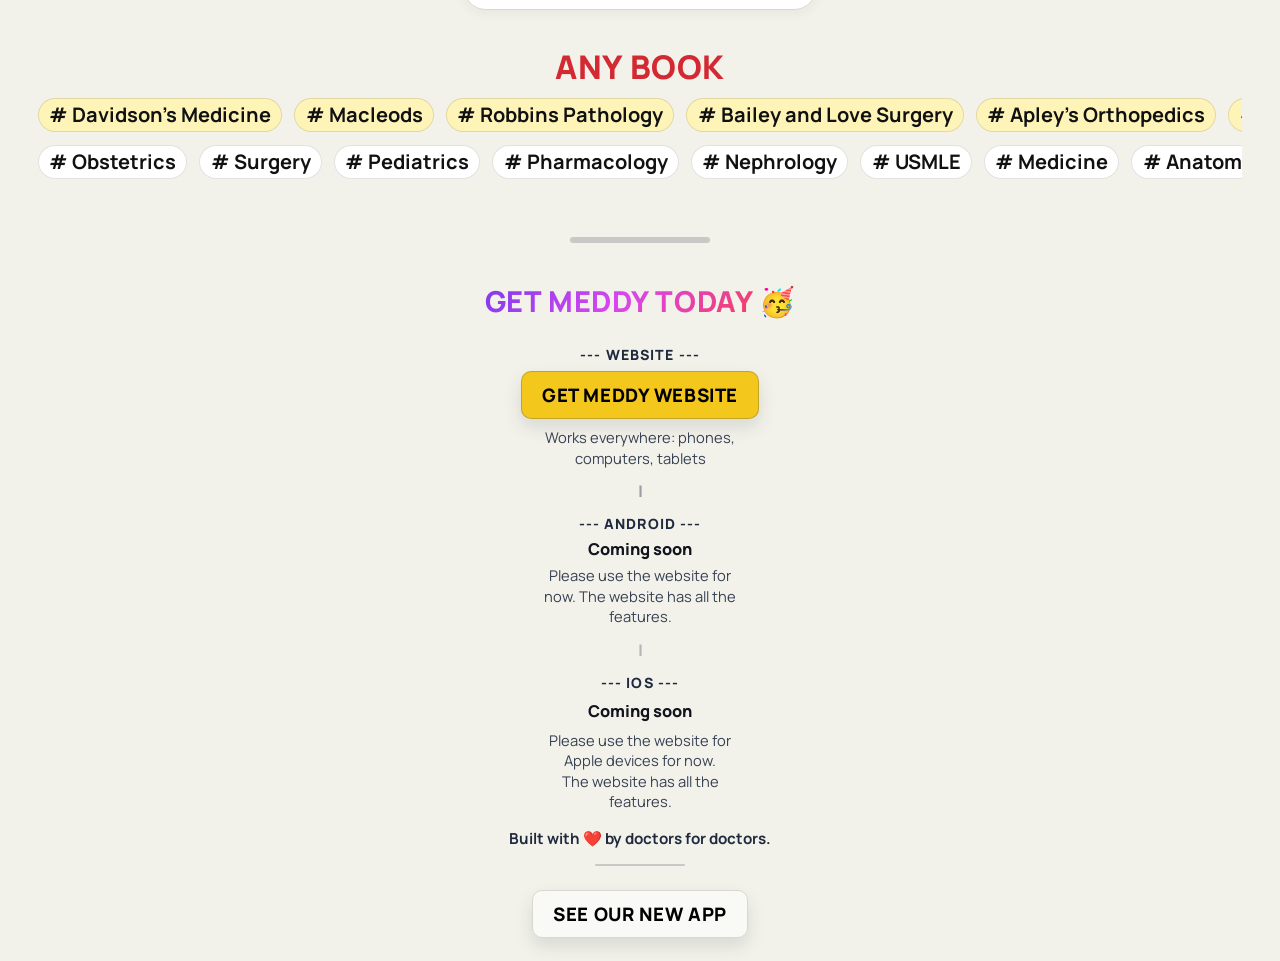
==== commit fc1a0296: "better x" ====
--- a/Meddy_web/index.html
+++ b/Meddy_web/index.html
@@ -218,12 +218,11 @@
       <span class="main-conclusion">GET MEDDY TODAY</span> 🥳
     </p>
 
-    <div class="cta-box">
       <div class="cta-actions">
         <section class="cta-section">
           <p class="cta-label">--- Website ---</p>
           <a class="cta-btn" href="https://betterdocs-ten.vercel.app/" target="_blank" rel="noopener noreferrer">
-            <span>Try meddy website</span>
+            <span>GET MEDDY WEBSITE</span>
           </a>
           <p class="cta-note">Works everywhere: phones, computers, tablets</p>
         </section>
@@ -244,7 +243,6 @@
           <p class="cta-note">Please use the website for Apple devices for now.<br>The website has all the features.</p>
         </section>
       </div>
-    </div>
 
     <p class="creator-tag creator-tag-footer">Built with ❤️ by doctors for doctors.</p>
     <div style="margin-top: 1.5rem; text-align: center;">
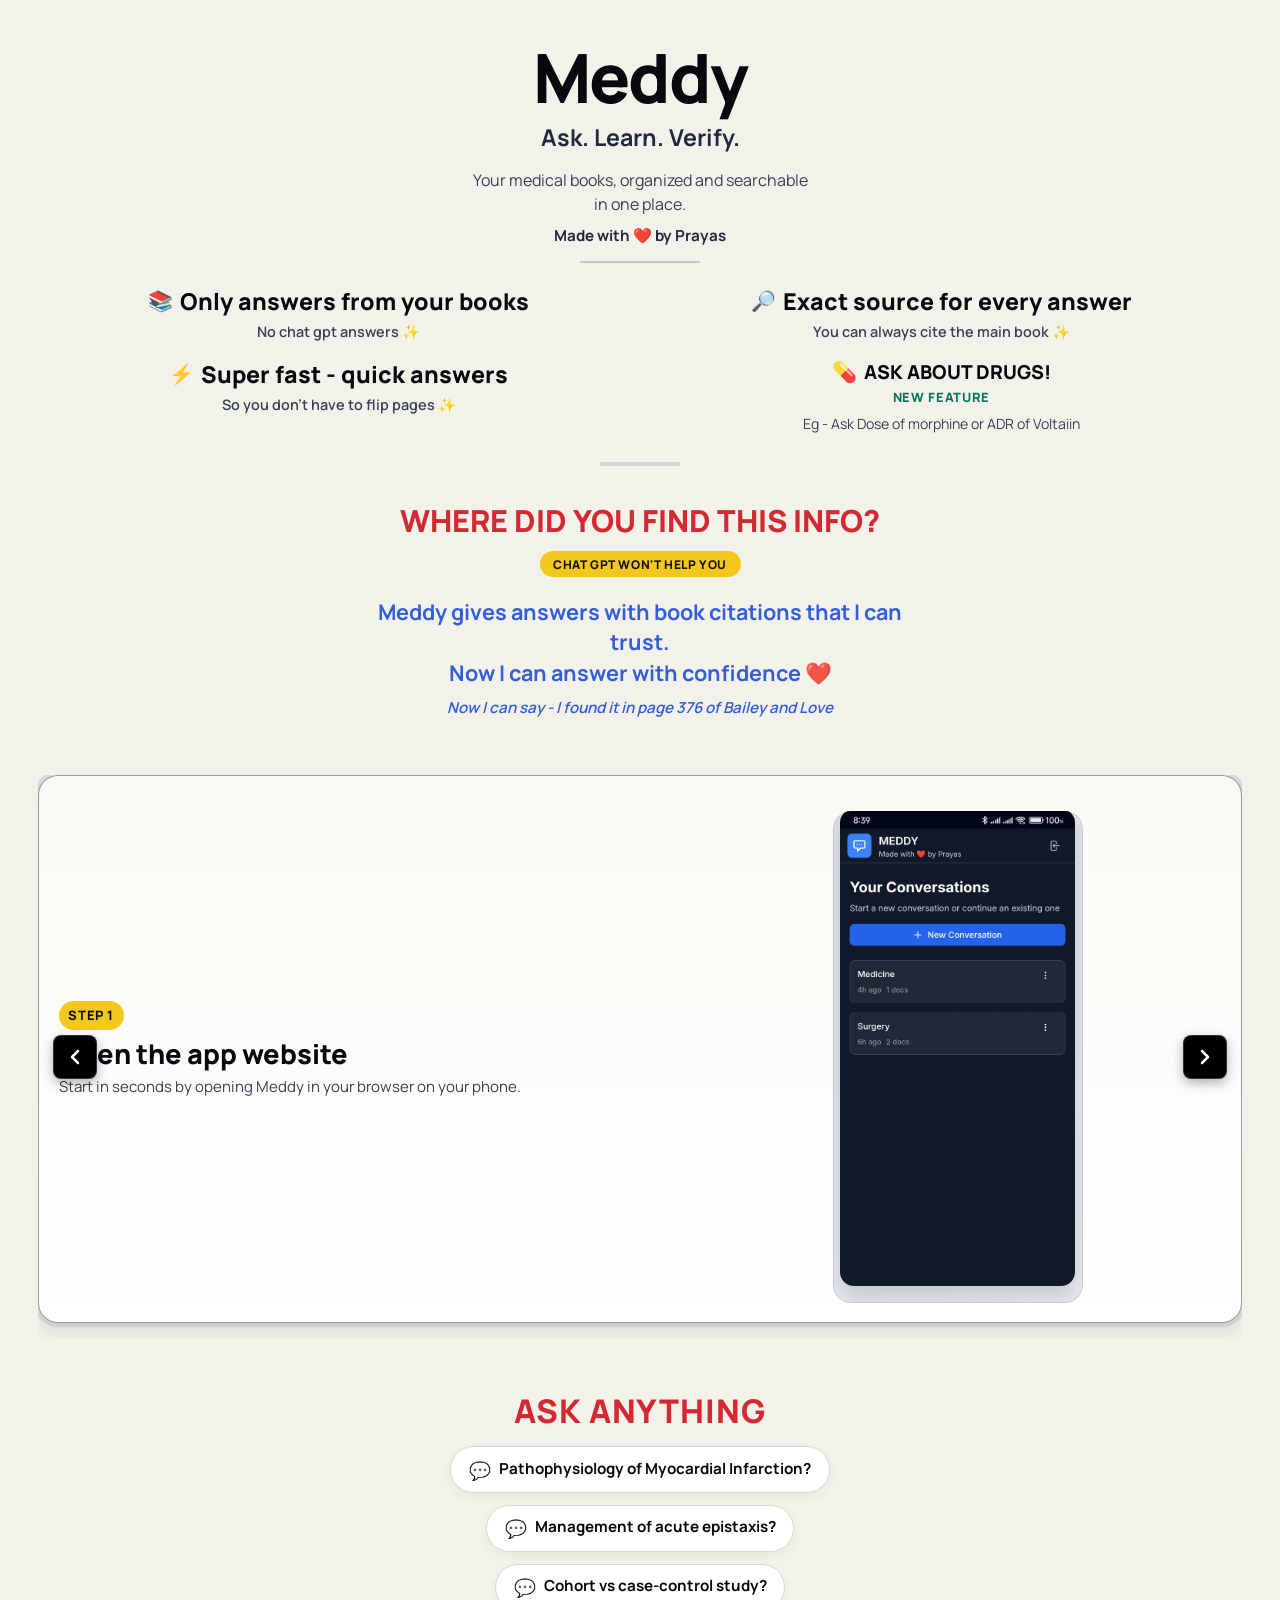
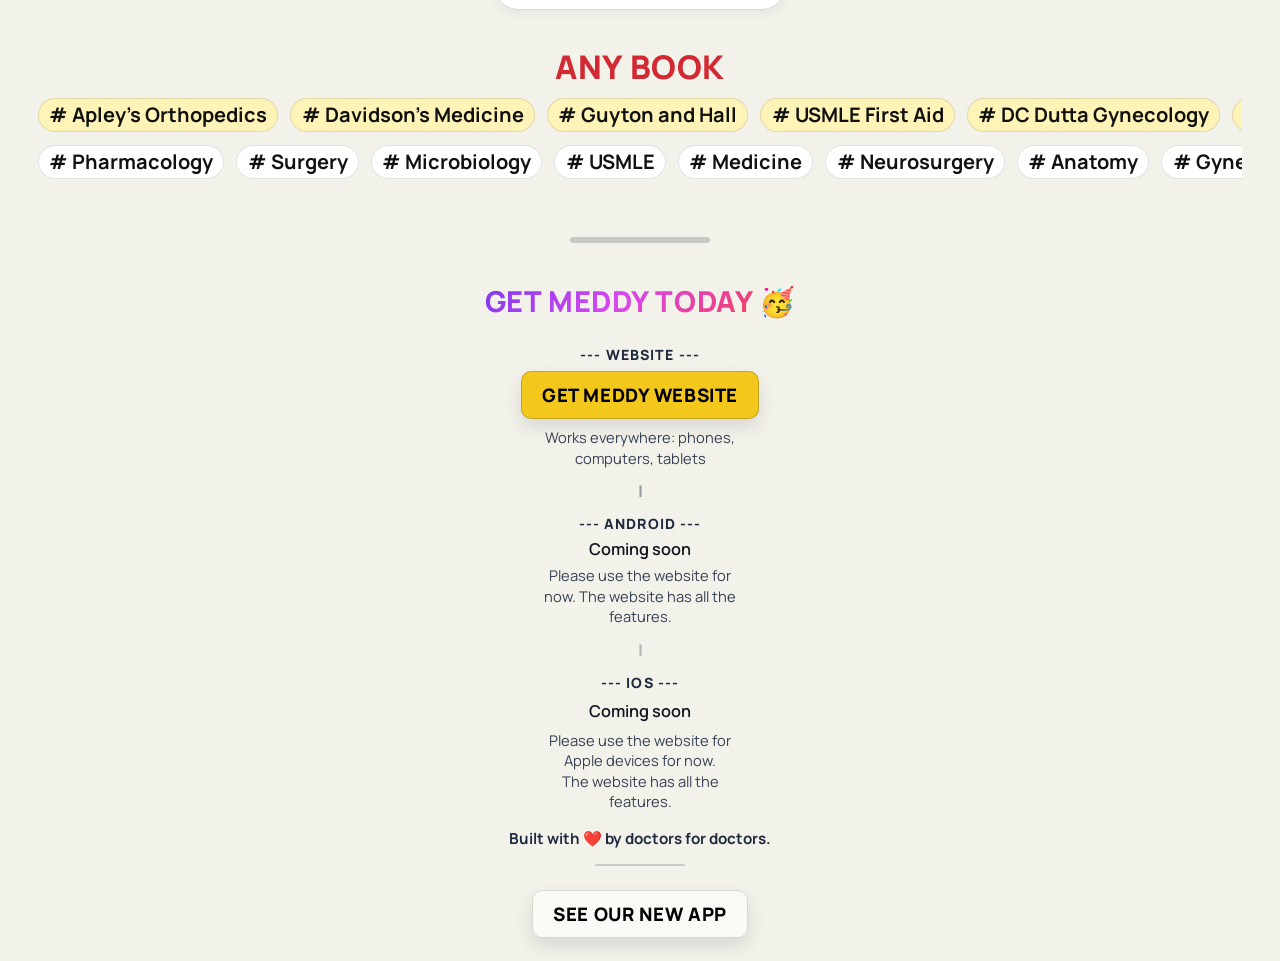
==== commit 44045e96: "fixing" ====
--- a/Meddy_web/index.html
+++ b/Meddy_web/index.html
@@ -246,7 +246,7 @@
 
     <p class="creator-tag creator-tag-footer">Built with ❤️ by doctors for doctors.</p>
     <div style="margin-top: 1.5rem; text-align: center;">
-      <a href="mednsnap.html" class="cta-btn secondary-btn" style="background: var(--surface); border: 1px solid var(--line);">
+      <a href="medsnap.html" class="cta-btn secondary-btn" style="background: var(--surface); border: 1px solid var(--line);">
         <span>See our new app</span>
       </a>
     </div>
--- a/Meddy_web/styles.css
+++ b/Meddy_web/styles.css
@@ -12,6 +12,18 @@
   --shadow: 0 14px 30px rgba(8, 65, 80, 0.14);
   --radius-lg: 20px;
   --radius-md: 14px;
+}
+
+
+.btn-pill span {
+  border-radius: 999px !important;
+  min-height: 38px !important;
+  font-size: 0.9rem !important;
+  padding: 0.5rem 1rem !important;
+}
+
+.btn-pill {
+  border-radius: 999px !important;
 }
 
 * {
@@ -361,12 +373,19 @@
   opacity: 0;
 }
 
-.step-focus .step-meta h2 {
+.step-meta h2 {
+  font-family: "Manrope", sans-serif;
   font-size: clamp(1.34rem, 6.2vw, 1.66rem);
-}
-
-.step-focus .step-meta p {
+  font-weight: 800;
+  margin-bottom: 0.5rem;
+  line-height: 1.1;
+  color: var(--text);
+}
+
+.step-meta p {
   font-size: 1rem;
+  line-height: 1.5;
+  color: var(--muted);
 }
 
 .feature-card-drugs {
@@ -673,7 +692,7 @@
 
 .cta-coming-soon {
   margin: 0;
-  font-weight: 800;
+  font-weight: 600;
   color: #10141d;
   font-size: 1.02rem;
 }
@@ -788,7 +807,7 @@
     padding: 1.2rem;
   }
 
-  .step-focus .step-meta h2 {
+  .step-meta h2 {
     font-size: clamp(1.3rem, 2.4vw, 1.7rem);
   }
 
@@ -862,3 +881,11 @@
     padding: 0.4rem;
   }
 }
+
+/* Utility Classes - High Priority */
+.text-red { color: #d32932 !important; }
+.text-green { color: #047857 !important; }
+
+/* Utility Classes - High Priority */
+.text-red { color: #d32932 !important; }
+.text-green { color: #047857 !important; }
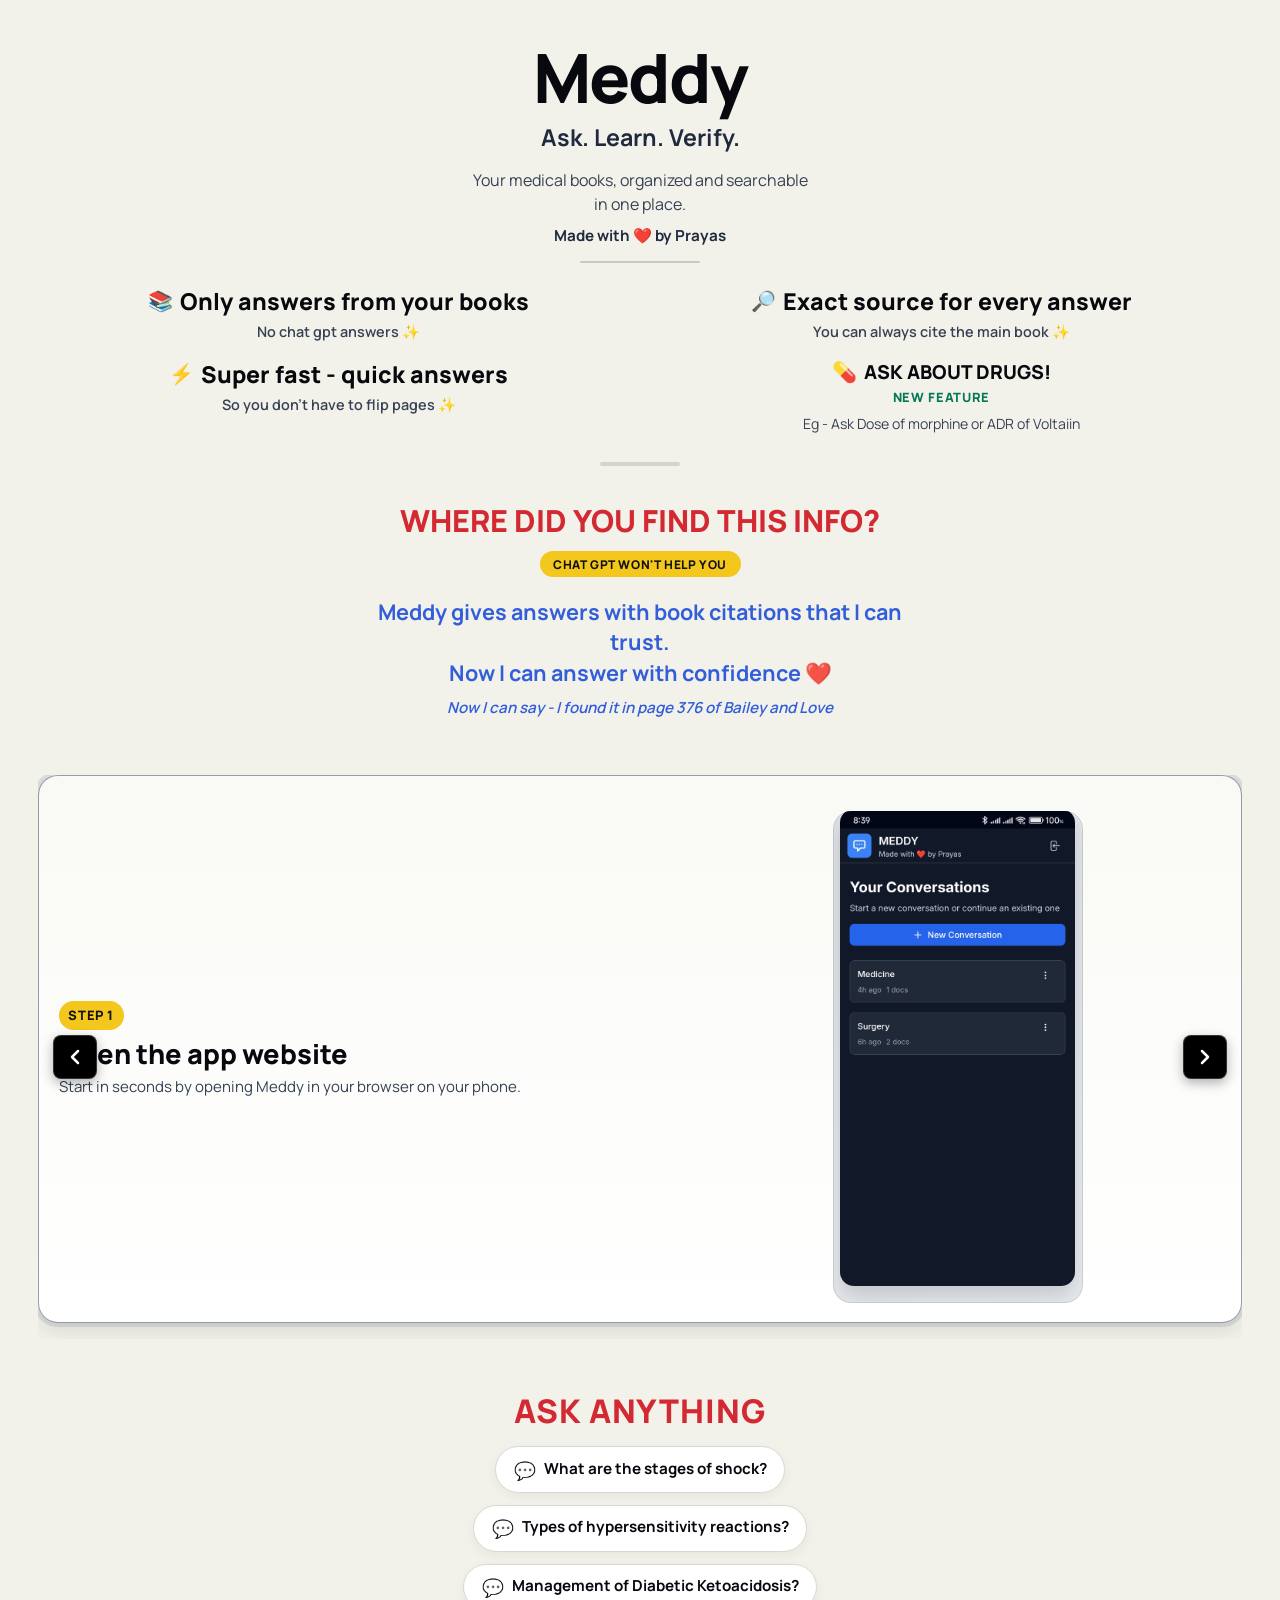
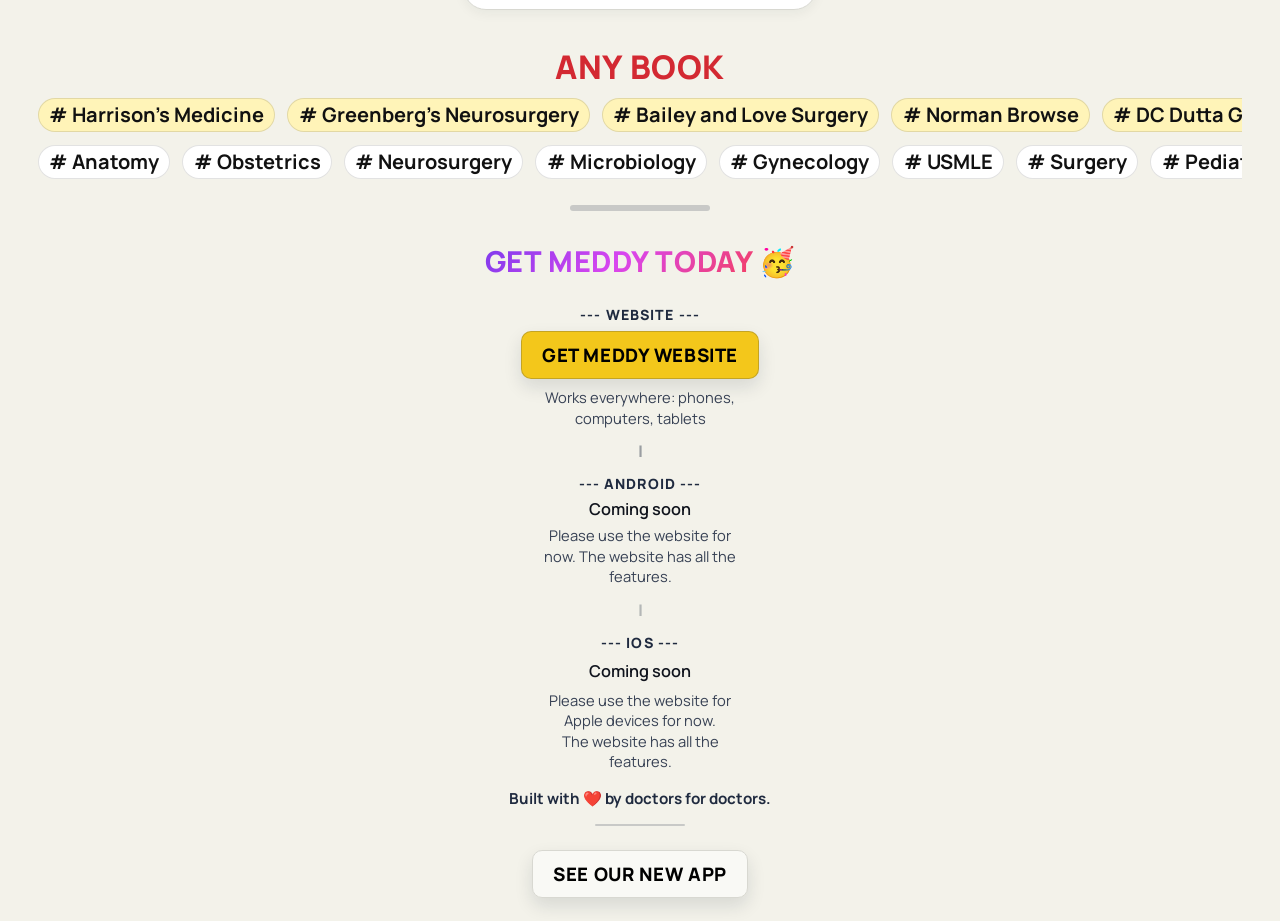
==== commit b893d03f: "✅ 3rd new slide in medsnap" ====
--- a/Meddy_web/index.html
+++ b/Meddy_web/index.html
@@ -255,4 +255,4 @@
   <script src="./script.js?v=20260305-9"></script>
 </body>
 
-</html>+</html>
--- a/Meddy_web/styles.css
+++ b/Meddy_web/styles.css
@@ -335,9 +335,10 @@
   flex-direction: column;
   align-items: center;
   gap: 0.75rem;
-  min-height: 140px; /* enough space for 3 vertical rows */
+  min-height: 140px;
   max-width: 600px;
   margin: 0 auto;
+  max-width: 600px;
 }
 
 .example-bubble {
@@ -625,7 +626,7 @@
   width: 140px;
   height: 6px;
   background: rgba(31, 42, 63, 0.2);
-  margin: 3.5rem auto 2.5rem;
+  margin: 1.5rem auto 2rem;
   border-radius: 999px;
 }
 
@@ -889,3 +890,5 @@
 /* Utility Classes - High Priority */
 .text-red { color: #d32932 !important; }
 .text-green { color: #047857 !important; }
+
+.text-white { color: #ffffff !important; }
